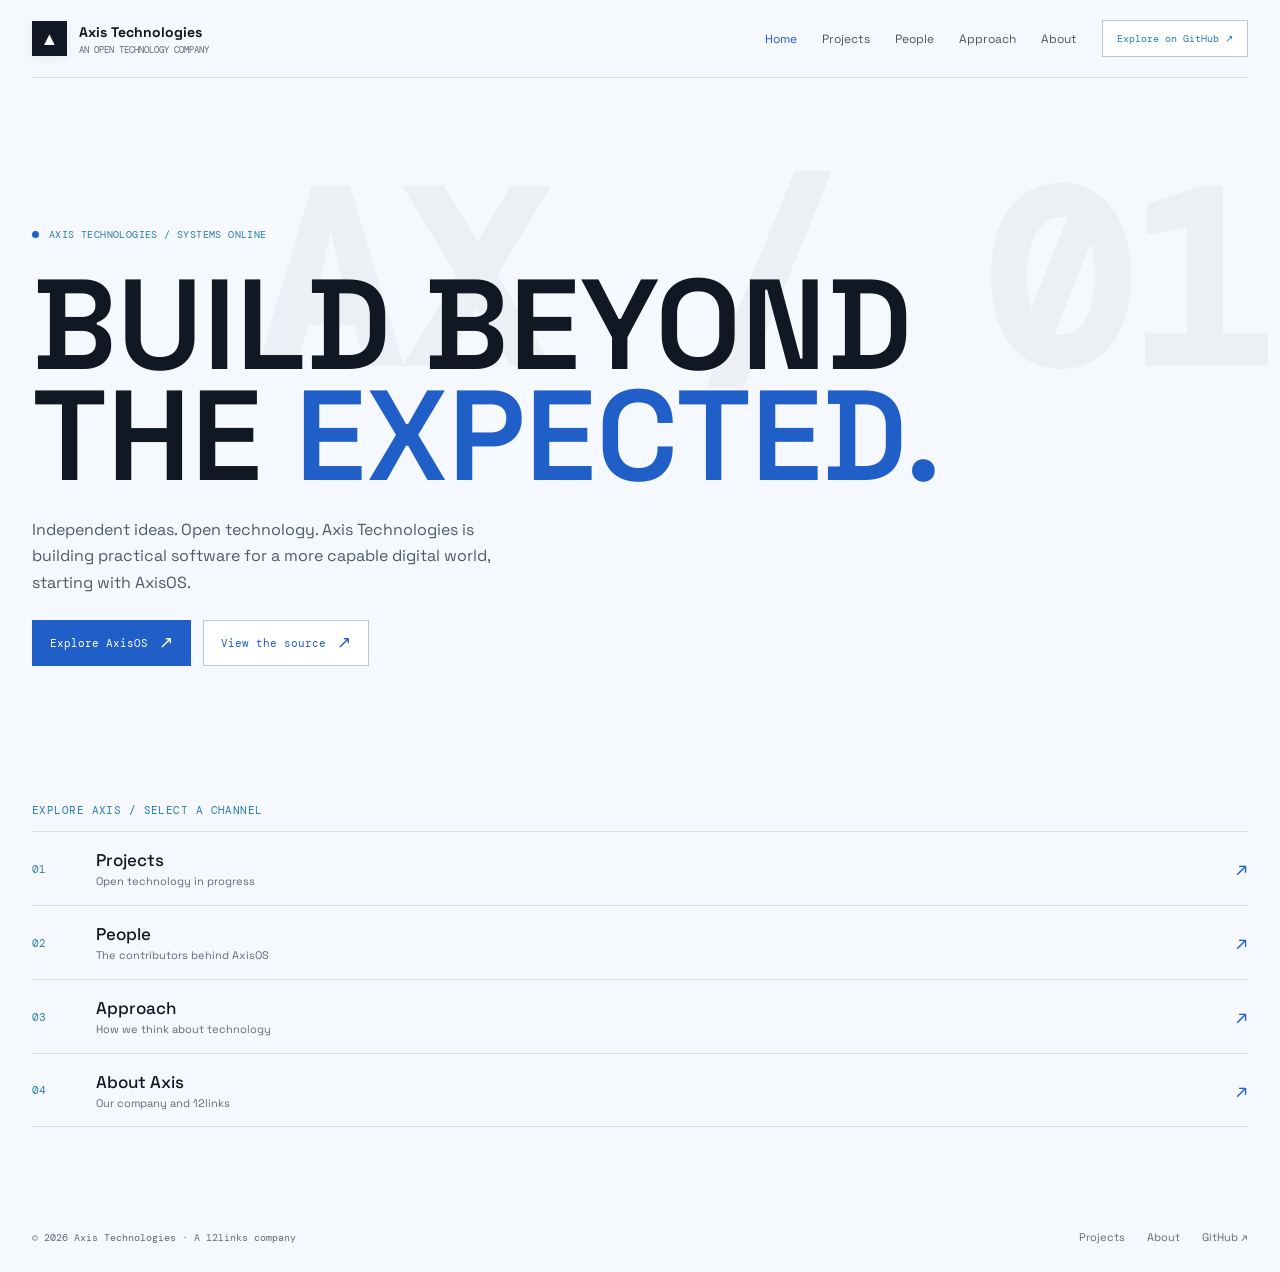
==== index.html @ 5f38de19 "feat(new): new website" ====
<!doctype html>
<html lang="en">
  <head>
    <meta charset="utf-8" />
    <meta name="viewport" content="width=device-width, initial-scale=1" />
    <meta name="theme-color" content="#f5f8fc" />
    <meta name="description" content="Axis Technologies builds open technology. Discover AxisOS, our Debian-based Linux operating system." />
    <title>Axis Technologies — Systems for what comes next</title>
    <link rel="preconnect" href="https://fonts.googleapis.com" />
    <link rel="preconnect" href="https://fonts.gstatic.com" crossorigin />
    <link href="https://fonts.googleapis.com/css2?family=DM+Mono:wght@400;500&family=Space+Grotesk:wght@400;500;600;700&display=swap" rel="stylesheet" />
    <style>
      :root {
        color-scheme: light;
        --paper: #f5f8fc;
        --ink: #101923;
        --muted: #5d6b7a;
        --line: #d6e0eb;
        --blue: #205fc7;
        --orange: #438fc5;
        --mono: "DM Mono", monospace;
        --sans: "Space Grotesk", sans-serif;
      }

      * { box-sizing: border-box; }
      html { scroll-behavior: smooth; }
      body {
        margin: 0;
        background: var(--paper);
        color: var(--ink);
        font-family: var(--sans);
        -webkit-font-smoothing: antialiased;
      }
      a { color: inherit; }
      .wrap { width: min(1240px, calc(100% - 64px)); margin-inline: auto; }
      .mono { font-family: var(--mono); font-size: 11px; letter-spacing: .02em; }

      .header {
        height: 78px;
        display: flex;
        align-items: center;
        justify-content: space-between;
        border-bottom: 1px solid var(--line);
      }
      .brand { display: inline-flex; align-items: center; gap: 12px; text-decoration: none; }
      .brand-mark {
        width: 34px;
        aspect-ratio: 1;
        display: grid;
        place-items: center;
        background: var(--ink);
        color: var(--blue);
        font-size: 19px;
        font-weight: 700;
        line-height: 1;
      }
      .brand-name { font-size: 14px; font-weight: 700; }
      .brand-sub { display: block; margin-top: 2px; color: var(--muted); font: 9px var(--mono); }
      .nav { display: flex; align-items: center; gap: 34px; }
      .nav a { font-size: 13px; text-decoration: none; }
      .nav a:hover { text-decoration: underline; text-underline-offset: 5px; }
      .nav .nav-cta {
        padding: 11px 15px;
        background: var(--ink);
        color: white;
        text-decoration: none;
        transition: background .2s ease, color .2s ease;
      }
      .nav .nav-cta:hover { background: var(--blue); color: #ffffff; }
      .menu-toggle { display: none; }

      .hero { padding: 61px 0 56px; }
      .eyebrow { display: flex; align-items: center; gap: 10px; color: var(--muted); }
      .eyebrow::before { content: ""; width: 7px; height: 7px; background: var(--orange); border-radius: 50%; }
      .hero h1 {
        position: relative;
        z-index: 1;
        max-width: 900px;
        margin: 27px 0 24px;
        font-size: clamp(54px, 8.2vw, 112px);
        line-height: .94;
        letter-spacing: 0;
        font-weight: 600;
      }
      .hero h1 span { color: #727c31; }
      .hero-intro { max-width: 470px; margin: 0; color: #4f5953; font-size: 17px; line-height: 1.6; }
      .hero-actions { display: flex; flex-wrap: wrap; gap: 12px; margin-top: 26px; }
      .button {
        min-height: 46px;
        display: inline-flex;
        align-items: center;
        justify-content: center;
        gap: 11px;
        padding: 0 17px;
        border: 1px solid var(--ink);
        background: var(--ink);
        color: white;
        font-size: 13px;
        text-decoration: none;
        transition: transform .2s ease, background .2s ease, color .2s ease;
      }
      .button:hover { transform: translateY(-2px); background: var(--blue); color: #ffffff; }
      .button.secondary { background: transparent; color: var(--ink); }
      .button.secondary:hover { background: var(--ink); color: white; }
      .button .arrow { font-size: 17px; line-height: 1; }

      .desktop-stage {
        position: relative;
        min-height: 398px;
        overflow: hidden;
        display: flex;
        align-items: flex-end;
        justify-content: flex-end;
        margin-top: 48px;
        padding: 27px 7% 0;
        background: #182320;
        color: white;
      }
      .stage-grid {
        position: absolute;
        inset: 0;
        opacity: .13;
        background-image: linear-gradient(#b2c2ae 1px, transparent 1px), linear-gradient(90deg, #b2c2ae 1px, transparent 1px);
        background-size: 42px 42px;
        mask-image: linear-gradient(90deg, transparent, black 55%);
      }
      .stage-note { position: absolute; top: 31px; left: 34px; z-index: 1; }
      .stage-note .mono { color: #c1ca9d; }
      .stage-note p { max-width: 220px; margin: 15px 0 0; font-size: 15px; line-height: 1.45; }
      .stage-index { position: absolute; left: 34px; bottom: 27px; color: #a0aaa2; }
      .desktop {
        position: relative;
        width: min(720px, 76%);
        height: 315px;
        flex: none;
        overflow: hidden;
        border: 1px solid #9ba8a0;
        border-bottom: 0;
        background: linear-gradient(135deg, #7494a1, #d1a785 53%, #d8d178);
        box-shadow: 0 16px 50px #0007;
        animation: rise-in .8s .12s both cubic-bezier(.2,.7,.2,1);
      }
      .desktop-wallpaper {
        position: absolute;
        width: 78%;
        height: 145%;
        right: -10%;
        top: -32%;
        transform: rotate(32deg);
        background: linear-gradient(90deg, #d9edc4, #f1c2a2 44%, #687f88);
        border-radius: 50%;
        filter: blur(1px);
      }
      .desktop-bar {
        position: absolute;
        z-index: 2;
        top: 0;
        inset-inline: 0;
        height: 26px;
        display: flex;
        justify-content: space-between;
        align-items: center;
        padding: 0 11px;
        color: #fff;
        background: #151d22b8;
        font: 9px var(--mono);
      }
      .desktop-logo { font-family: var(--sans); font-weight: 700; }
      .dock {
        position: absolute;
        z-index: 2;
        bottom: 10px;
        left: 50%;
        display: flex;
        gap: 6px;
        padding: 6px;
        transform: translateX(-50%);
        background: #162021a8;
        border: 1px solid #ffffff59;
        backdrop-filter: blur(12px);
      }
      .dock span { width: 28px; aspect-ratio: 1; display: grid; place-items: center; background: #f0f0e9; color: #27302c; font-size: 12px; }
      .dock span:nth-child(2) { background: #d8f06b; }
      .dock span:nth-child(3) { background: #e4a274; }
      .dock span:nth-child(4) { background: #c8dce8; }
      .os-window {
        position: absolute;
        z-index: 1;
        top: 78px;
        left: 13%;
        width: 47%;
        min-width: 210px;
        height: 156px;
        overflow: hidden;
        background: #f4f4efed;
        color: var(--ink);
        box-shadow: 0 9px 25px #161b1c59;
        animation: float-in .7s .5s both ease-out;
      }
      .window-bar { height: 24px; display: flex; align-items: center; gap: 4px; padding: 0 9px; background: #e6e7df; }
      .window-bar i { width: 6px; aspect-ratio: 1; border-radius: 50%; background: #b2b6aa; }
      .window-bar i:first-child { background: var(--orange); }
      .window-title { margin-left: 6px; font: 8px var(--mono); }
      .window-content { display: grid; grid-template-columns: 55px 1fr; height: calc(100% - 24px); }
      .window-side { padding: 12px 7px; background: #eceee8; }
      .window-side b { display: block; height: 4px; margin: 0 0 9px; background: #c8cdc0; }
      .window-files { padding: 15px 13px; }
      .window-files p { margin: 0 0 12px; font-size: 10px; font-weight: 700; }
      .file-row { display: flex; align-items: center; gap: 7px; margin-top: 7px; font: 8px var(--mono); color: #58615a; }
      .file-icon { width: 15px; height: 13px; background: #d5e495; }
      .file-row:nth-child(3) .file-icon { background: #efba9b; }
      .file-row:nth-child(4) .file-icon { background: #a9c5d3; }

      .section { padding: 99px 0; border-bottom: 1px solid var(--line); }
      .section-kicker { margin: 0 0 25px; color: var(--muted); }
      .section-heading { max-width: 740px; margin: 0; font-size: clamp(36px, 5vw, 60px); line-height: 1.02; font-weight: 500; }
      .project-row {
        display: grid;
        grid-template-columns: 1fr 1fr;
        gap: 56px;
        align-items: center;
        padding: 39px 0 36px;
        border-top: 1px solid var(--line);
        margin-top: 37px;
      }
      .project-label { display: flex; align-items: center; gap: 12px; color: var(--muted); }
      .project-label span { padding: 5px 8px; background: #e4e9c2; color: #414d1e; }
      .project-title { margin: 16px 0 13px; font-size: clamp(35px, 5vw, 56px); line-height: 1; font-weight: 600; }
      .project-copy { max-width: 480px; margin: 0; color: #555f59; font-size: 16px; line-height: 1.7; }
      .project-links { display: flex; flex-wrap: wrap; gap: 21px; margin-top: 22px; }
      .text-link { display: inline-flex; gap: 8px; align-items: center; font-size: 13px; text-decoration-thickness: 1px; text-underline-offset: 5px; }
      .text-link:hover { color: #586523; }
      .specimen {
        min-height: 220px;
        display: flex;
        flex-direction: column;
        justify-content: space-between;
        padding: 23px;
        background: var(--blue);
      }
      .specimen-top, .specimen-bottom { display: flex; justify-content: space-between; align-items: center; }
      .specimen-glyph { display: grid; width: 68px; aspect-ratio: 1; place-items: center; background: var(--ink); color: var(--blue); font-size: 39px; font-weight: 600; }
      .specimen-name { font-size: 24px; font-weight: 600; }
      .specimen-bottom { margin-top: 28px; padding-top: 12px; border-top: 1px solid #28321b51; color: #364020; }

      .principles { display: grid; grid-template-columns: repeat(3, 1fr); margin-top: 49px; border-top: 1px solid var(--line); }
      .principle { min-height: 190px; padding: 23px 24px 0 0; border-right: 1px solid var(--line); }
      .principle + .principle { padding-left: 24px; }
      .principle:last-child { border-right: 0; }
      .principle-num { color: #8b9388; }
      .principle h3 { margin: 31px 0 9px; font-size: 20px; font-weight: 600; }
      .principle p { max-width: 270px; margin: 0; color: var(--muted); font-size: 14px; line-height: 1.6; }

      .people-intro { max-width: 520px; margin: 18px 0 35px; color: var(--muted); font-size: 15px; line-height: 1.65; }
      .person-row { display: flex; align-items: center; gap: 20px; padding: 23px 0; border-top: 1px solid var(--line); border-bottom: 1px solid var(--line); }
      .person-avatar { width: 76px; height: 76px; flex: none; object-fit: cover; border-radius: 50%; background: #dfe3d3; }
      .person-details { flex: 1; }
      .person-name { margin: 0; font-size: 22px; font-weight: 600; }
      .person-handle { display: inline-block; margin-top: 4px; color: var(--muted); font: 12px var(--mono); text-decoration: none; }
      .person-handle:hover { color: var(--ink); text-decoration: underline; }
      .person-role { margin: 7px 0 0; color: var(--muted); font-size: 13px; }
      .people-note { margin: 15px 0 0; color: var(--muted); font-size: 12px; line-height: 1.6; }
      .people-note a { text-underline-offset: 3px; }

      .about-band { padding: 82px 0; background: var(--ink); color: var(--paper); }
      .about-inner { display: grid; grid-template-columns: .8fr 1.2fr; gap: 60px; align-items: start; }
      .about-inner .section-kicker { color: #b6c284; }
      .about-inner h2 { margin: 0; font-size: clamp(38px, 5vw, 62px); line-height: 1; font-weight: 500; }
      .about-copy { max-width: 530px; margin: 9px 0 0; color: #c1c8c0; font-size: 17px; line-height: 1.7; }
      .parent-link { display: inline-flex; align-items: center; gap: 9px; margin-top: 22px; color: var(--blue); font-size: 13px; text-decoration-thickness: 1px; text-underline-offset: 5px; }

      .footer { padding: 28px 0; }
      .footer-inner { display: flex; align-items: center; justify-content: space-between; gap: 20px; }
      .footer p { margin: 0; color: var(--muted); font-size: 12px; }
      .footer-links { display: flex; gap: 21px; }
      .footer-links a { color: var(--muted); font-size: 12px; text-decoration: none; }
      .footer-links a:hover { color: var(--ink); }

      .reveal { opacity: 0; transform: translateY(18px); transition: opacity .65s ease, transform .65s ease; }
      .reveal.visible { opacity: 1; transform: translateY(0); }
      @keyframes rise-in { from { opacity: 0; transform: translateY(25px); } to { opacity: 1; transform: translateY(0); } }
      @keyframes float-in { from { opacity: 0; transform: translateY(12px) rotate(-1deg); } to { opacity: 1; transform: translateY(0) rotate(0); } }

      @media (prefers-reduced-motion: reduce) {
        *, *::before, *::after { scroll-behavior: auto !important; animation-duration: .01ms !important; transition-duration: .01ms !important; }
        .reveal { opacity: 1; transform: none; }
      }
      @media (max-width: 700px) {
        .wrap { width: min(100% - 38px, 540px); }
        .header { height: 68px; }
        .menu-toggle {
          width: 42px;
          height: 42px;
          display: grid;
          place-items: center;
          border: 1px solid var(--line);
          background: transparent;
          color: var(--ink);
          font: 19px var(--sans);
          cursor: pointer;
        }
        .nav {
          position: absolute;
          z-index: 5;
          top: 67px;
          left: 0;
          right: 0;
          display: none;
          align-items: stretch;
          gap: 0;
          padding: 10px 19px 18px;
          background: var(--paper);
          border-bottom: 1px solid var(--line);
        }
        .nav.open { display: flex; flex-direction: column; }
        .nav a { padding: 14px 0; border-bottom: 1px solid var(--line); }
        .nav .nav-cta { margin-top: 11px; padding: 13px 14px; text-align: center; border: 0; }
        .hero { padding: 47px 0 42px; }
        .hero h1 { margin: 25px 0 19px; font-size: clamp(49px, 15vw, 76px); }
        .hero-intro { font-size: 15px; }
        .desktop-stage { min-height: 330px; margin-top: 38px; padding: 0 0 0 19px; }
        .stage-note { top: 20px; left: 20px; }
        .stage-note p { max-width: 190px; font-size: 13px; }
        .stage-index { left: 20px; bottom: 18px; }
        .desktop { width: 82%; height: 218px; }
        .os-window { top: 61px; left: 7%; width: 63%; min-width: 0; height: 125px; }
        .window-content { grid-template-columns: 39px 1fr; }
        .window-files { padding: 11px 8px; }
        .dock { bottom: 7px; gap: 4px; padding: 5px; }
        .dock span { width: 23px; }
        .section { padding: 69px 0; }
        .project-row { grid-template-columns: 1fr; gap: 27px; padding-top: 28px; }
        .specimen { min-height: 190px; }
        .principles { grid-template-columns: 1fr; margin-top: 33px; }
        .principle, .principle + .principle { min-height: auto; padding: 20px 0 22px; border-right: 0; border-bottom: 1px solid var(--line); }
        .principle h3 { margin: 17px 0 7px; }
        .principle p { max-width: 390px; }
        .about-band { padding: 63px 0; }
        .about-inner { grid-template-columns: 1fr; gap: 22px; }
        .about-copy { margin-top: 0; font-size: 15px; }
        .footer-inner { align-items: flex-start; flex-direction: column; }
        .footer-links { flex-wrap: wrap; gap: 15px; }
      }
    </style>
    <link rel="stylesheet" href="site.css" />
  </head>
  <body>
    <header class="wrap header">
      <a class="brand" href="#top" aria-label="Axis Technologies home">
        <span class="brand-mark" aria-hidden="true">▲</span>
        <span><span class="brand-name">Axis Technologies</span><span class="brand-sub">AN OPEN TECHNOLOGY COMPANY</span></span>
      </a>
      <button class="menu-toggle" type="button" aria-label="Open navigation" aria-expanded="false">+</button>
      <nav class="nav site-nav" aria-label="Main navigation">
        <a href="index.html" aria-current="page">Home</a>
        <a href="projects.html">Projects</a>
        <a href="people.html">People</a>
        <a href="approach.html">Approach</a>
        <a href="about.html">About</a>
        <a class="nav-cta" href="https://github.com/jackyphuti/AxisOS" target="_blank" rel="noreferrer">Explore on GitHub <span aria-hidden="true">↗</span></a>
      </nav>
    </header>

    <main id="top" class="home-main">
      <section class="home-hero" aria-labelledby="hero-title">
        <video class="home-hero-video" autoplay muted loop playsinline preload="auto" aria-hidden="true">
          <source src="Axisvid.mp4" type="video/mp4" />
        </video>
        <div class="wrap home-hero-content">
          <p class="eyebrow mono">AXIS TECHNOLOGIES / SYSTEMS ONLINE</p>
          <h1 id="hero-title">Build beyond<br />the <span>expected.</span></h1>
          <p class="hero-intro">Independent ideas. Open technology. Axis Technologies is building practical software for a more capable digital world, starting with AxisOS.</p>
          <div class="hero-actions">
            <a class="button" href="projects.html">Explore AxisOS <span class="arrow" aria-hidden="true">↗</span></a>
            <a class="button secondary" href="https://github.com/jackyphuti/AxisOS" target="_blank" rel="noreferrer">View the source <span class="arrow" aria-hidden="true">↗</span></a>
          </div>
        </div>
      </section>

      <section class="wrap route-index" aria-label="Explore Axis Technologies">
        <p class="mono route-kicker">EXPLORE AXIS / SELECT A CHANNEL</p>
        <a class="route-link" href="projects.html"><span class="mono">01</span><span><strong>Projects</strong><small>Open technology in progress</small></span><span class="route-arrow" aria-hidden="true">↗</span></a>
        <a class="route-link" href="people.html"><span class="mono">02</span><span><strong>People</strong><small>The contributors behind AxisOS</small></span><span class="route-arrow" aria-hidden="true">↗</span></a>
        <a class="route-link" href="approach.html"><span class="mono">03</span><span><strong>Approach</strong><small>How we think about technology</small></span><span class="route-arrow" aria-hidden="true">↗</span></a>
        <a class="route-link" href="about.html"><span class="mono">04</span><span><strong>About Axis</strong><small>Our company and 12links</small></span><span class="route-arrow" aria-hidden="true">↗</span></a>
      </section>
    </main>

    <footer class="wrap footer">
      <div class="footer-inner">
        <p>© <span id="year"></span> Axis Technologies · A 12links company</p>
        <div class="footer-links"><a href="projects.html">Projects</a><a href="about.html">About</a><a href="https://github.com/jackyphuti/AxisOS" target="_blank" rel="noreferrer">GitHub ↗</a></div>
      </div>
    </footer>

    <script src="site.js" defer></script>
  </body>
</html>
---- site.css ----
:root {
  color-scheme: light;
  --paper: #f5f8fc;
  --panel: #ffffff;
  --panel-raised: #e8eff8;
  --ink: #101923;
  --muted: #5d6b7a;
  --line: #d6e0eb;
  --blue: #205fc7;
  --cyan: #287caf;
  --pink: #438fc5;
  --mono: "DM Mono", monospace;
  --sans: "Space Grotesk", sans-serif;
}

* { box-sizing: border-box; }
html { min-width: 320px; scroll-behavior: smooth; }
body {
  min-width: 320px;
  min-height: 100vh;
  margin: 0;
  background: var(--paper);
  color: var(--ink);
  font-family: var(--sans);
  -webkit-font-smoothing: antialiased;
}
a { color: inherit; }
.mono { font-family: var(--mono); font-size: 11px; letter-spacing: .04em; }
.wrap { width: min(1240px, calc(100% - 64px)); margin-inline: auto; }

.site-header {
  position: relative;
  z-index: 5;
  min-height: 78px;
  display: flex;
  align-items: center;
  justify-content: space-between;
  border-bottom: 1px solid var(--line);
}
.brand { display: inline-flex; align-items: center; gap: 12px; color: var(--ink); text-decoration: none; }
.brand-mark {
  width: 35px;
  aspect-ratio: 1;
  display: grid;
  place-items: center;
  border: 1px solid var(--ink);
  background: var(--ink);
  color: #ffffff;
  font-size: 18px;
  font-weight: 700;
  box-shadow: 0 2px 10px #10192310;
}
.brand-name { font-size: 14px; font-weight: 700; }
.brand-sub { display: block; margin-top: 2px; color: var(--muted); font: 9px var(--mono); }
.site-nav { display: flex; align-items: center; gap: 25px; }
.site-nav a { color: #465568; font-size: 12px; text-decoration: none; transition: color .18s ease; }
.site-nav a:hover, .site-nav a[aria-current="page"] { color: var(--blue); }
.site-nav .nav-cta {
  padding: 11px 14px;
  border: 1px solid #b7c7d8;
  background: #ffffff;
  color: var(--cyan);
  font-family: var(--mono);
  font-size: 10px;
}
.site-nav .nav-cta:hover { border-color: var(--cyan); background: #eaf2fb; }
.site-header .menu-toggle { display: none; }

.site-footer { padding: 25px 0; border-top: 1px solid var(--line); }
.footer-inner { display: flex; align-items: center; justify-content: space-between; gap: 20px; }
.footer-inner p { margin: 0; color: var(--muted); font: 10px var(--mono); }
.footer-links { display: flex; flex-wrap: wrap; gap: 22px; }
.footer-links a { color: var(--muted); font-size: 11px; text-decoration: none; }
.footer-links a:hover { color: var(--blue); }

.home-page {
  background-color: var(--paper);
  background-image: linear-gradient(#205fc70c 1px, transparent 1px), linear-gradient(90deg, #205fc70c 1px, transparent 1px);
  background-size: 56px 56px;
}
.home-page .site-header { border-bottom-color: var(--line); }
.home-main { overflow: hidden; }
.home-hero {
  position: relative;
  min-height: min(720px, calc(100vh - 78px));
  min-height: min(720px, calc(100svh - 78px));
  display: flex;
  align-items: center;
  overflow: hidden;
  isolation: isolate;
  padding: 80px 0 72px;
  background: var(--paper);
}
.home-hero-video { position: absolute; z-index: -2; inset: 0; width: 100%; height: 100%; object-fit: cover; object-position: center; }
.home-hero::after {
  position: absolute;
  z-index: -1;
  inset: 0;
  content: "";
  background: linear-gradient(90deg, #f5f8fcef 0%, #f5f8fcbf 45%, #f5f8fc4d 100%), linear-gradient(0deg, #f5f8fc85 0%, transparent 36%);
}
.home-hero-content { position: relative; z-index: 2; }
.home-hero::before {
  content: "AX / 01";
  position: absolute;
  top: 108px;
  right: 5px;
  color: #1019230a;
  font: 700 clamp(90px, 19vw, 250px)/.8 var(--mono);
  pointer-events: none;
}
.home-hero .eyebrow { position: relative; z-index: 1; color: var(--cyan); font: 10px var(--mono); }
.home-hero .eyebrow::before { width: 7px; height: 7px; background: var(--blue); border-radius: 50%; box-shadow: none; }
.home-hero h1 {
  position: relative;
  z-index: 1;
  max-width: 920px;
  margin: 28px 0 25px;
  color: var(--ink);
  font-size: clamp(60px, 10vw, 132px);
  font-weight: 600;
  line-height: .87;
  letter-spacing: 0;
  text-transform: uppercase;
}
.home-hero h1 span { color: var(--blue); text-shadow: none; }
.home-hero .hero-intro { max-width: 490px; color: #4e5b6b; font-size: 16px; line-height: 1.65; }
.home-hero .hero-actions { gap: 12px; margin-top: 24px; }
.home-hero .button {
  min-height: 46px;
  padding: 0 17px;
  border: 1px solid var(--blue);
  background: var(--blue);
  color: #ffffff;
  font: 11px var(--mono);
  text-decoration: none;
}
.home-hero .button:hover { background: #174c9f; border-color: #174c9f; transform: translateY(-2px); }
.home-hero .button.secondary { border-color: #b7c7d8; background: #ffffff; color: #205fc7; }
.home-hero .button.secondary:hover { border-color: var(--cyan); background: #eaf2fb; color: #205fc7; }
.home-hero::before { z-index: 1; }

.route-index { padding: 5px 0 75px; }
.route-kicker { margin: 0; padding: 0 0 14px; color: var(--cyan); }
.route-link {
  min-height: 74px;
  display: grid;
  grid-template-columns: 52px 1fr 30px;
  align-items: center;
  gap: 12px;
  border-top: 1px solid var(--line);
  text-decoration: none;
  transition: padding .2s ease, color .2s ease, background .2s ease;
}
.route-link:last-child { border-bottom: 1px solid var(--line); }
.route-link > .mono { color: var(--cyan); }
.route-link strong { display: block; font-size: 17px; font-weight: 500; }
.route-link small { display: block; margin-top: 3px; color: var(--muted); font-size: 11px; }
.route-arrow { color: var(--blue); font-size: 19px; text-align: right; }
.route-link:hover { padding-inline: 13px; background: #eaf2fb; color: var(--blue); }

.inner-page { min-height: calc(100vh - 132px); }
.page-hero { padding: 89px 0 46px; border-bottom: 1px solid var(--line); }
.page-kicker { margin: 0 0 23px; color: var(--cyan); font: 10px var(--mono); }
.page-title { max-width: 920px; margin: 0; font-size: clamp(50px, 8vw, 92px); font-weight: 600; line-height: .96; letter-spacing: 0; }
.page-title .accent { color: var(--blue); }
.page-summary { max-width: 680px; margin: 20px 0 0; color: #4e5b6b; font-size: 17px; line-height: 1.65; }
.content-section { padding: 44px 0; border-bottom: 1px solid var(--line); }
.section-label { margin: 0 0 21px; color: var(--cyan); font: 10px var(--mono); }
.section-copy { max-width: 760px; margin: 0; color: #4e5b6b; font-size: 15px; line-height: 1.8; }
.action-row { display: flex; flex-wrap: wrap; gap: 12px; margin-top: 25px; }
.action-link {
  min-height: 43px;
  display: inline-flex;
  align-items: center;
  gap: 12px;
  padding: 0 14px;
  border: 1px solid #b7c7d8;
  background: #ffffff;
  color: var(--cyan);
  font: 10px var(--mono);
  text-decoration: none;
}
.action-link:hover { border-color: var(--blue); color: var(--blue); }
.data-grid { display: grid; grid-template-columns: repeat(4, 1fr); border-top: 1px solid var(--line); border-left: 1px solid var(--line); }
.data-cell { min-height: 95px; display: flex; flex-direction: column; justify-content: space-between; gap: 15px; padding: 15px; border-right: 1px solid var(--line); border-bottom: 1px solid var(--line); }
.data-cell span { color: var(--muted); font: 9px var(--mono); }
.data-cell strong { font-size: 14px; font-weight: 500; }
.feature-list { border-top: 1px solid var(--line); }
.feature-item { display: grid; grid-template-columns: 54px 1fr; gap: 14px; padding: 19px 0; border-bottom: 1px solid var(--line); }
.feature-item > span { color: var(--blue); font: 10px var(--mono); }
.feature-item h3 { margin: 0 0 6px; font-size: 17px; font-weight: 500; }
.feature-item p { max-width: 680px; margin: 0; color: var(--muted); font-size: 13px; line-height: 1.7; }
.preview-heading { margin: 0 0 20px; font-size: clamp(24px, 4vw, 38px); font-weight: 500; }
.preview-video { display: block; width: 100%; max-height: 650px; aspect-ratio: 16 / 9; background: #101923; object-fit: contain; }
.preview-video-caption { margin: 9px 0 27px; color: var(--muted); font: 9px var(--mono); }
.os-preview-grid { display: grid; grid-template-columns: repeat(2, minmax(0, 1fr)); gap: 15px; }
.preview-figure { min-width: 0; margin: 0; border: 1px solid var(--line); background: var(--panel); }
.preview-figure.preview-boot { grid-column: 1 / -1; }
.preview-figure img { display: block; width: 100%; aspect-ratio: 16 / 9; object-fit: cover; background: #101923; }
.preview-figure figcaption { display: flex; flex-wrap: wrap; align-items: center; justify-content: space-between; gap: 8px 15px; padding: 13px 15px; }
.preview-figure figcaption .mono { color: var(--cyan); }
.preview-figure figcaption strong { font-size: 12px; font-weight: 500; }

.person-row { display: flex; align-items: center; gap: 20px; padding: 23px 0; border-top: 1px solid var(--line); border-bottom: 1px solid var(--line); }
.person-avatar { width: 76px; height: 76px; flex: none; object-fit: cover; border: 1px solid var(--cyan); border-radius: 50%; background: var(--panel); }
.person-details { flex: 1; }
.person-name { margin: 0; font-size: 22px; font-weight: 600; }
.person-handle { display: inline-block; margin-top: 4px; color: var(--cyan); font: 11px var(--mono); text-decoration: none; }
.person-role { margin: 7px 0 0; color: var(--muted); font-size: 12px; }
.people-note { margin: 15px 0 0; color: var(--muted); font-size: 11px; line-height: 1.7; }
.people-note a { color: var(--cyan); text-underline-offset: 3px; }
.automation-line { display: flex; align-items: baseline; gap: 14px; margin-top: 23px; color: var(--muted); font-size: 12px; }
.automation-line .mono { color: var(--blue); }

.principles-grid { display: grid; grid-template-columns: repeat(3, 1fr); margin-top: 36px; border-top: 1px solid var(--line); }
.principle-item { min-height: 190px; padding: 19px 20px 0 0; border-right: 1px solid var(--line); }
.principle-item + .principle-item { padding-left: 20px; }
.principle-item:last-child { border-right: 0; }
.principle-item .mono { color: var(--cyan); }
.principle-item h2 { margin: 29px 0 9px; font-size: 20px; font-weight: 500; }
.principle-item p { max-width: 290px; margin: 0; color: var(--muted); font-size: 13px; line-height: 1.7; }
.about-grid { display: grid; grid-template-columns: .8fr 1.2fr; gap: 55px; align-items: start; }
.parent-panel { padding: 24px; border: 1px solid var(--line); background: linear-gradient(120deg, #ffffff, #f0f5fb); }
.parent-panel .mono { color: var(--cyan); }
.parent-panel h2 { margin: 22px 0 8px; font-size: 30px; font-weight: 600; }
.parent-panel p { margin: 0; color: var(--muted); font-size: 13px; line-height: 1.7; }
.parent-panel a { display: inline-block; margin-top: 18px; color: var(--blue); font: 10px var(--mono); text-underline-offset: 4px; }

@keyframes rise-in { from { opacity: 0; transform: translateY(16px); } to { opacity: 1; transform: translateY(0); } }
.home-hero h1, .home-hero .desktop-stage, .page-hero > * { animation: rise-in .65s both ease-out; }
.home-hero .desktop-stage { animation-delay: .12s; }
@media (prefers-reduced-motion: reduce) {
  *, *::before, *::after { scroll-behavior: auto !important; animation-duration: .01ms !important; transition-duration: .01ms !important; }
  .home-hero-video { display: none; }
}

@media (max-width: 780px) {
  .wrap { width: min(100% - 38px, 600px); }
  .site-header { min-height: 68px; }
  .site-header .menu-toggle {
    width: 42px;
    height: 42px;
    display: grid;
    place-items: center;
    border: 1px solid var(--line);
    background: transparent;
    color: var(--cyan);
    font: 19px var(--sans);
    cursor: pointer;
  }
  .site-nav {
    position: absolute;
    top: 67px;
    left: 0;
    right: 0;
    display: none;
    align-items: stretch;
    gap: 0;
    padding: 8px 19px 17px;
    border: 1px solid var(--line);
    background: var(--paper);
  }
  .site-nav.open { display: flex; flex-direction: column; }
  .site-nav a { padding: 13px 0; border-bottom: 1px solid var(--line); }
  .site-nav .nav-cta { margin-top: 10px; padding: 13px; text-align: center; }
  .home-hero { min-height: min(680px, calc(100vh - 68px)); min-height: min(680px, calc(100svh - 68px)); padding: 64px 0 58px; }
  .home-hero h1 { font-size: clamp(52px, 14vw, 76px); }
  .home-hero .hero-intro { font-size: 14px; }
  .route-index { padding-bottom: 48px; }
  .page-hero { padding-top: 61px; }
  .page-title { font-size: clamp(48px, 13vw, 70px); }
  .page-summary { font-size: 15px; }
  .data-grid { grid-template-columns: repeat(2, 1fr); }
  .os-preview-grid { grid-template-columns: 1fr; }
  .preview-figure.preview-boot { grid-column: auto; }
  .principles-grid { grid-template-columns: 1fr; }
  .principle-item, .principle-item + .principle-item { min-height: 0; padding: 19px 0 22px; border-right: 0; border-bottom: 1px solid var(--line); }
  .principle-item h2 { margin: 17px 0 7px; }
  .about-grid { grid-template-columns: 1fr; gap: 27px; }
  .person-row { flex-wrap: wrap; }
  .person-details { min-width: 150px; }
  .person-row .action-link { margin-left: 96px; }
  .footer-inner { align-items: flex-start; flex-direction: column; }
}

@media (max-width: 420px) {
  .wrap { width: calc(100% - 32px); }
  .brand-name { font-size: 13px; }
  .brand-sub { font-size: 8px; }
  .home-hero h1 { font-size: 49px; }
  .person-row { gap: 13px; }
  .person-avatar { width: 62px; height: 62px; }
  .person-row .action-link { margin-left: 75px; }
}
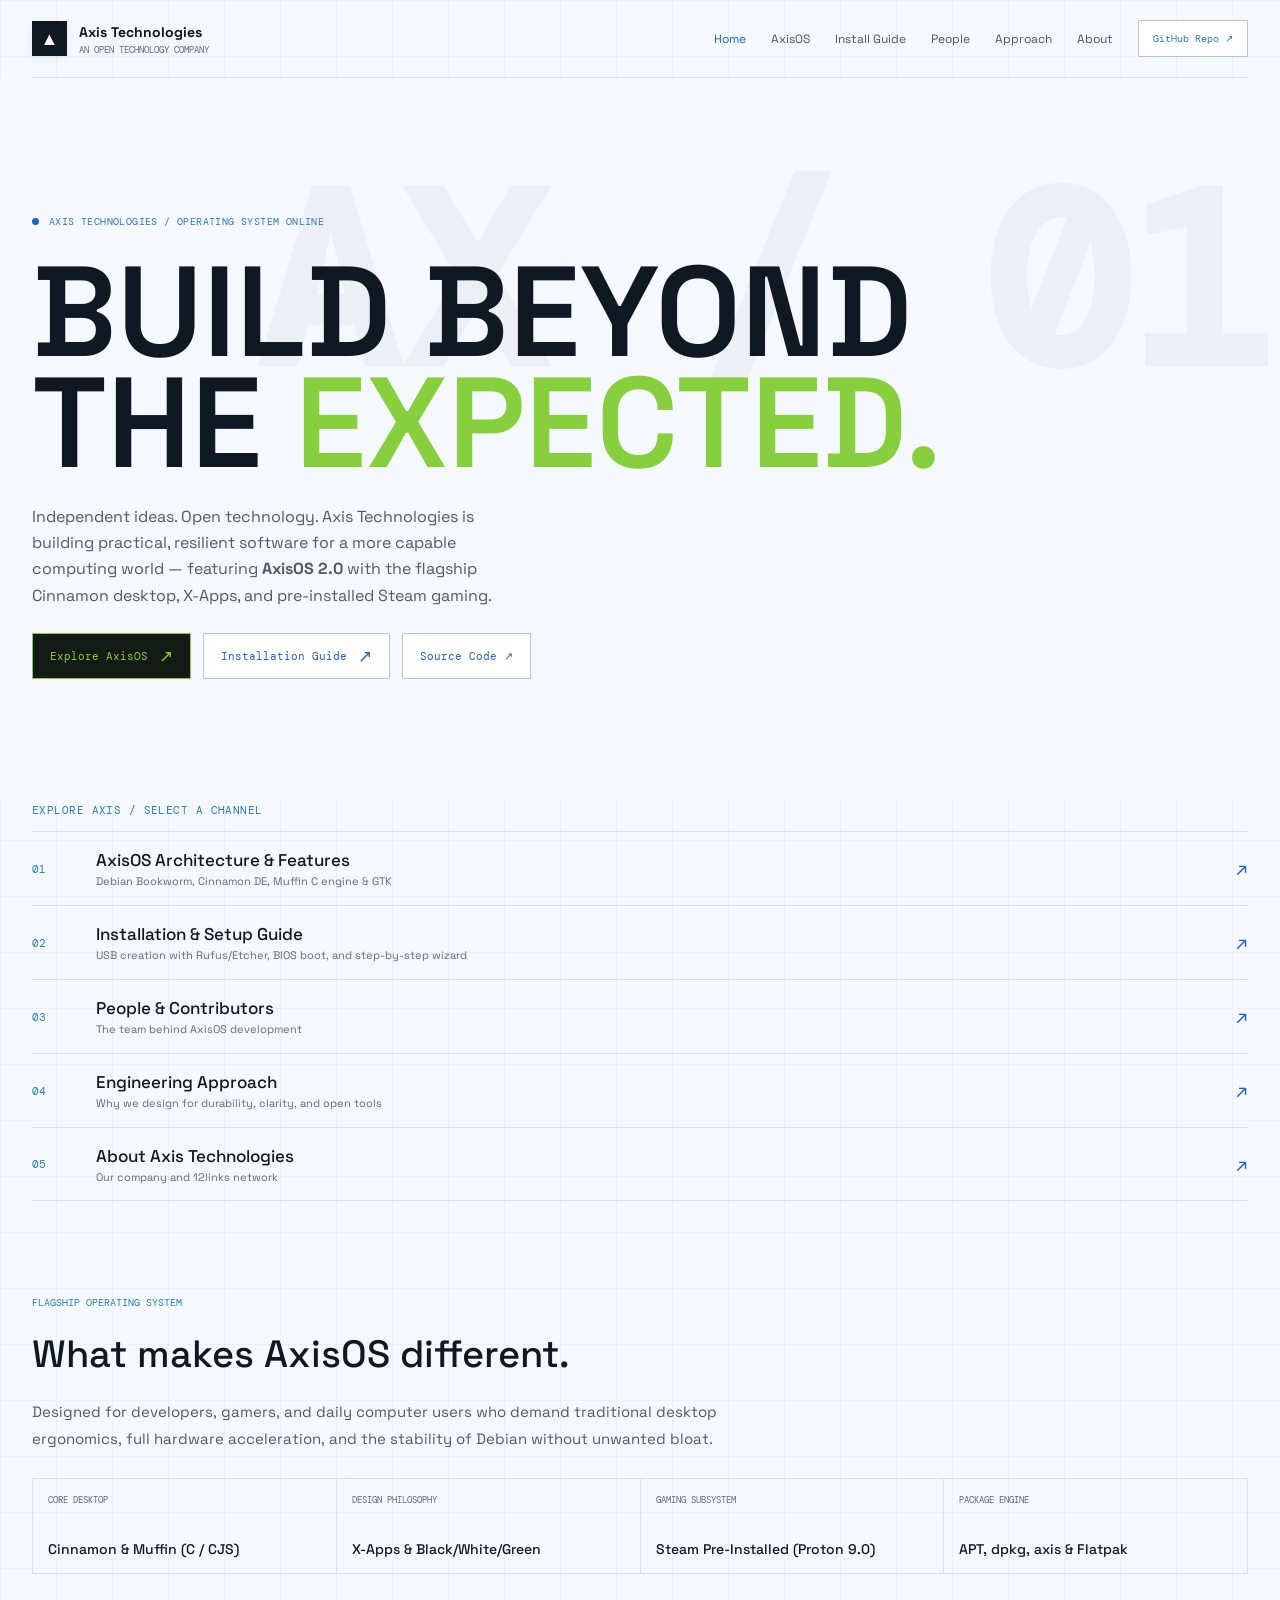
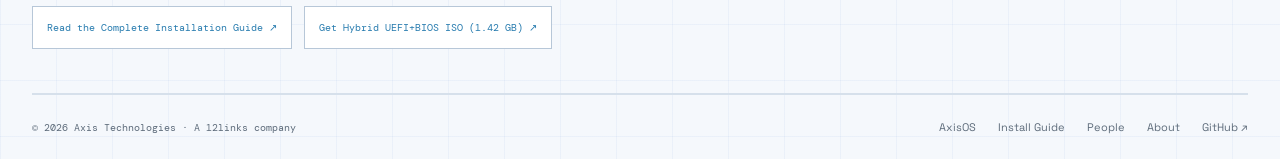
==== commit 031da0f3: "docs: publish comprehensive AxisOS 2.0 technical documentation and installation guide - Create insta" ====
--- a/index.html
+++ b/index.html
@@ -344,20 +344,21 @@
     </style>
     <link rel="stylesheet" href="site.css" />
   </head>
-  <body>
-    <header class="wrap header">
-      <a class="brand" href="#top" aria-label="Axis Technologies home">
+  <body class="home-page">
+    <header class="wrap header site-header">
+      <a class="brand" href="index.html" aria-label="Axis Technologies home">
         <span class="brand-mark" aria-hidden="true">▲</span>
         <span><span class="brand-name">Axis Technologies</span><span class="brand-sub">AN OPEN TECHNOLOGY COMPANY</span></span>
       </a>
       <button class="menu-toggle" type="button" aria-label="Open navigation" aria-expanded="false">+</button>
       <nav class="nav site-nav" aria-label="Main navigation">
         <a href="index.html" aria-current="page">Home</a>
-        <a href="projects.html">Projects</a>
+        <a href="projects.html">AxisOS</a>
+        <a href="install.html">Install Guide</a>
         <a href="people.html">People</a>
         <a href="approach.html">Approach</a>
         <a href="about.html">About</a>
-        <a class="nav-cta" href="https://github.com/jackyphuti/AxisOS" target="_blank" rel="noreferrer">Explore on GitHub <span aria-hidden="true">↗</span></a>
+        <a class="nav-cta" href="https://github.com/jackyphuti/AxisOS" target="_blank" rel="noreferrer">GitHub Repo ↗</a>
       </nav>
     </header>
 
@@ -367,29 +368,73 @@
           <source src="Axisvid.mp4" type="video/mp4" />
         </video>
         <div class="wrap home-hero-content">
-          <p class="eyebrow mono">AXIS TECHNOLOGIES / SYSTEMS ONLINE</p>
-          <h1 id="hero-title">Build beyond<br />the <span>expected.</span></h1>
-          <p class="hero-intro">Independent ideas. Open technology. Axis Technologies is building practical software for a more capable digital world, starting with AxisOS.</p>
+          <p class="eyebrow mono">AXIS TECHNOLOGIES / OPERATING SYSTEM ONLINE</p>
+          <h1 id="hero-title">Build beyond<br />the <span style="color: #87cf3e;">expected.</span></h1>
+          <p class="hero-intro">
+            Independent ideas. Open technology. Axis Technologies is building practical, resilient software for a more capable computing world — featuring <strong>AxisOS 2.0</strong> with the flagship Cinnamon desktop, X-Apps, and pre-installed Steam gaming.
+          </p>
           <div class="hero-actions">
-            <a class="button" href="projects.html">Explore AxisOS <span class="arrow" aria-hidden="true">↗</span></a>
-            <a class="button secondary" href="https://github.com/jackyphuti/AxisOS" target="_blank" rel="noreferrer">View the source <span class="arrow" aria-hidden="true">↗</span></a>
+            <a class="button" href="projects.html" style="background: #141b16; border-color: #87cf3e; color: #87cf3e;">Explore AxisOS <span class="arrow" aria-hidden="true">↗</span></a>
+            <a class="button secondary" href="install.html">Installation Guide <span class="arrow" aria-hidden="true">↗</span></a>
+            <a class="button secondary" href="https://github.com/jackyphuti/AxisOS" target="_blank" rel="noreferrer">Source Code ↗</a>
           </div>
         </div>
       </section>
 
+      <!-- Key Channels -->
       <section class="wrap route-index" aria-label="Explore Axis Technologies">
         <p class="mono route-kicker">EXPLORE AXIS / SELECT A CHANNEL</p>
-        <a class="route-link" href="projects.html"><span class="mono">01</span><span><strong>Projects</strong><small>Open technology in progress</small></span><span class="route-arrow" aria-hidden="true">↗</span></a>
-        <a class="route-link" href="people.html"><span class="mono">02</span><span><strong>People</strong><small>The contributors behind AxisOS</small></span><span class="route-arrow" aria-hidden="true">↗</span></a>
-        <a class="route-link" href="approach.html"><span class="mono">03</span><span><strong>Approach</strong><small>How we think about technology</small></span><span class="route-arrow" aria-hidden="true">↗</span></a>
-        <a class="route-link" href="about.html"><span class="mono">04</span><span><strong>About Axis</strong><small>Our company and 12links</small></span><span class="route-arrow" aria-hidden="true">↗</span></a>
+        <a class="route-link" href="projects.html"><span class="mono">01</span><span><strong>AxisOS Architecture &amp; Features</strong><small>Debian Bookworm, Cinnamon DE, Muffin C engine &amp; GTK</small></span><span class="route-arrow" aria-hidden="true">↗</span></a>
+        <a class="route-link" href="install.html"><span class="mono">02</span><span><strong>Installation &amp; Setup Guide</strong><small>USB creation with Rufus/Etcher, BIOS boot, and step-by-step wizard</small></span><span class="route-arrow" aria-hidden="true">↗</span></a>
+        <a class="route-link" href="people.html"><span class="mono">03</span><span><strong>People &amp; Contributors</strong><small>The team behind AxisOS development</small></span><span class="route-arrow" aria-hidden="true">↗</span></a>
+        <a class="route-link" href="approach.html"><span class="mono">04</span><span><strong>Engineering Approach</strong><small>Why we design for durability, clarity, and open tools</small></span><span class="route-arrow" aria-hidden="true">↗</span></a>
+        <a class="route-link" href="about.html"><span class="mono">05</span><span><strong>About Axis Technologies</strong><small>Our company and 12links network</small></span><span class="route-arrow" aria-hidden="true">↗</span></a>
+      </section>
+
+      <!-- AxisOS Snapshot Highlight Section -->
+      <section class="wrap content-section" style="padding-top: 20px;">
+        <p class="section-label">FLAGSHIP OPERATING SYSTEM</p>
+        <h2 class="preview-heading">What makes AxisOS different.</h2>
+        <p class="section-copy">
+          Designed for developers, gamers, and daily computer users who demand traditional desktop ergonomics, full hardware acceleration, and the stability of Debian without unwanted bloat.
+        </p>
+
+        <div class="data-grid" style="margin-top: 26px;">
+          <div class="data-cell">
+            <span>CORE DESKTOP</span>
+            <strong>Cinnamon &amp; Muffin (C / CJS)</strong>
+          </div>
+          <div class="data-cell">
+            <span>DESIGN PHILOSOPHY</span>
+            <strong>X-Apps &amp; Black/White/Green</strong>
+          </div>
+          <div class="data-cell">
+            <span>GAMING SUBSYSTEM</span>
+            <strong>Steam Pre-Installed (Proton 9.0)</strong>
+          </div>
+          <div class="data-cell">
+            <span>PACKAGE ENGINE</span>
+            <strong>APT, dpkg, axis &amp; Flatpak</strong>
+          </div>
+        </div>
+
+        <div class="action-row" style="margin-top: 32px;">
+          <a class="action-link" href="install.html">Read the Complete Installation Guide ↗</a>
+          <a class="action-link" href="https://github.com/jackyphuti/AxisOS/releases" target="_blank" rel="noreferrer">Get Hybrid UEFI+BIOS ISO (1.42 GB) ↗</a>
+        </div>
       </section>
     </main>
 
-    <footer class="wrap footer">
+    <footer class="wrap site-footer">
       <div class="footer-inner">
         <p>© <span id="year"></span> Axis Technologies · A 12links company</p>
-        <div class="footer-links"><a href="projects.html">Projects</a><a href="about.html">About</a><a href="https://github.com/jackyphuti/AxisOS" target="_blank" rel="noreferrer">GitHub ↗</a></div>
+        <div class="footer-links">
+          <a href="projects.html">AxisOS</a>
+          <a href="install.html">Install Guide</a>
+          <a href="people.html">People</a>
+          <a href="about.html">About</a>
+          <a href="https://github.com/jackyphuti/AxisOS" target="_blank" rel="noreferrer">GitHub ↗</a>
+        </div>
       </div>
     </footer>
 
--- a/site.css
+++ b/site.css
@@ -1,295 +1,438 @@
-:root {
-  color-scheme: light;
-  --paper: #f5f8fc;
-  --panel: #ffffff;
-  --panel-raised: #e8eff8;
-  --ink: #101923;
-  --muted: #5d6b7a;
-  --line: #d6e0eb;
-  --blue: #205fc7;
-  --cyan: #287caf;
-  --pink: #438fc5;
-  --mono: "DM Mono", monospace;
-  --sans: "Space Grotesk", sans-serif;
-}
-
-* { box-sizing: border-box; }
-html { min-width: 320px; scroll-behavior: smooth; }
-body {
-  min-width: 320px;
-  min-height: 100vh;
-  margin: 0;
-  background: var(--paper);
-  color: var(--ink);
-  font-family: var(--sans);
-  -webkit-font-smoothing: antialiased;
-}
-a { color: inherit; }
-.mono { font-family: var(--mono); font-size: 11px; letter-spacing: .04em; }
-.wrap { width: min(1240px, calc(100% - 64px)); margin-inline: auto; }
-
-.site-header {
-  position: relative;
-  z-index: 5;
-  min-height: 78px;
-  display: flex;
-  align-items: center;
-  justify-content: space-between;
-  border-bottom: 1px solid var(--line);
-}
-.brand { display: inline-flex; align-items: center; gap: 12px; color: var(--ink); text-decoration: none; }
-.brand-mark {
-  width: 35px;
-  aspect-ratio: 1;
-  display: grid;
-  place-items: center;
-  border: 1px solid var(--ink);
-  background: var(--ink);
-  color: #ffffff;
-  font-size: 18px;
-  font-weight: 700;
-  box-shadow: 0 2px 10px #10192310;
-}
-.brand-name { font-size: 14px; font-weight: 700; }
-.brand-sub { display: block; margin-top: 2px; color: var(--muted); font: 9px var(--mono); }
-.site-nav { display: flex; align-items: center; gap: 25px; }
-.site-nav a { color: #465568; font-size: 12px; text-decoration: none; transition: color .18s ease; }
-.site-nav a:hover, .site-nav a[aria-current="page"] { color: var(--blue); }
-.site-nav .nav-cta {
-  padding: 11px 14px;
-  border: 1px solid #b7c7d8;
-  background: #ffffff;
-  color: var(--cyan);
-  font-family: var(--mono);
-  font-size: 10px;
-}
-.site-nav .nav-cta:hover { border-color: var(--cyan); background: #eaf2fb; }
-.site-header .menu-toggle { display: none; }
-
-.site-footer { padding: 25px 0; border-top: 1px solid var(--line); }
-.footer-inner { display: flex; align-items: center; justify-content: space-between; gap: 20px; }
-.footer-inner p { margin: 0; color: var(--muted); font: 10px var(--mono); }
-.footer-links { display: flex; flex-wrap: wrap; gap: 22px; }
-.footer-links a { color: var(--muted); font-size: 11px; text-decoration: none; }
-.footer-links a:hover { color: var(--blue); }
-
-.home-page {
-  background-color: var(--paper);
-  background-image: linear-gradient(#205fc70c 1px, transparent 1px), linear-gradient(90deg, #205fc70c 1px, transparent 1px);
-  background-size: 56px 56px;
-}
-.home-page .site-header { border-bottom-color: var(--line); }
-.home-main { overflow: hidden; }
-.home-hero {
-  position: relative;
-  min-height: min(720px, calc(100vh - 78px));
-  min-height: min(720px, calc(100svh - 78px));
-  display: flex;
-  align-items: center;
-  overflow: hidden;
-  isolation: isolate;
-  padding: 80px 0 72px;
-  background: var(--paper);
-}
-.home-hero-video { position: absolute; z-index: -2; inset: 0; width: 100%; height: 100%; object-fit: cover; object-position: center; }
-.home-hero::after {
-  position: absolute;
-  z-index: -1;
-  inset: 0;
-  content: "";
-  background: linear-gradient(90deg, #f5f8fcef 0%, #f5f8fcbf 45%, #f5f8fc4d 100%), linear-gradient(0deg, #f5f8fc85 0%, transparent 36%);
-}
-.home-hero-content { position: relative; z-index: 2; }
-.home-hero::before {
-  content: "AX / 01";
-  position: absolute;
-  top: 108px;
-  right: 5px;
-  color: #1019230a;
-  font: 700 clamp(90px, 19vw, 250px)/.8 var(--mono);
-  pointer-events: none;
-}
-.home-hero .eyebrow { position: relative; z-index: 1; color: var(--cyan); font: 10px var(--mono); }
-.home-hero .eyebrow::before { width: 7px; height: 7px; background: var(--blue); border-radius: 50%; box-shadow: none; }
-.home-hero h1 {
-  position: relative;
-  z-index: 1;
-  max-width: 920px;
-  margin: 28px 0 25px;
-  color: var(--ink);
-  font-size: clamp(60px, 10vw, 132px);
-  font-weight: 600;
-  line-height: .87;
-  letter-spacing: 0;
-  text-transform: uppercase;
-}
-.home-hero h1 span { color: var(--blue); text-shadow: none; }
-.home-hero .hero-intro { max-width: 490px; color: #4e5b6b; font-size: 16px; line-height: 1.65; }
-.home-hero .hero-actions { gap: 12px; margin-top: 24px; }
-.home-hero .button {
-  min-height: 46px;
-  padding: 0 17px;
-  border: 1px solid var(--blue);
-  background: var(--blue);
-  color: #ffffff;
-  font: 11px var(--mono);
-  text-decoration: none;
-}
-.home-hero .button:hover { background: #174c9f; border-color: #174c9f; transform: translateY(-2px); }
-.home-hero .button.secondary { border-color: #b7c7d8; background: #ffffff; color: #205fc7; }
-.home-hero .button.secondary:hover { border-color: var(--cyan); background: #eaf2fb; color: #205fc7; }
-.home-hero::before { z-index: 1; }
-
-.route-index { padding: 5px 0 75px; }
-.route-kicker { margin: 0; padding: 0 0 14px; color: var(--cyan); }
-.route-link {
-  min-height: 74px;
-  display: grid;
-  grid-template-columns: 52px 1fr 30px;
-  align-items: center;
-  gap: 12px;
-  border-top: 1px solid var(--line);
-  text-decoration: none;
-  transition: padding .2s ease, color .2s ease, background .2s ease;
-}
-.route-link:last-child { border-bottom: 1px solid var(--line); }
-.route-link > .mono { color: var(--cyan); }
-.route-link strong { display: block; font-size: 17px; font-weight: 500; }
-.route-link small { display: block; margin-top: 3px; color: var(--muted); font-size: 11px; }
-.route-arrow { color: var(--blue); font-size: 19px; text-align: right; }
-.route-link:hover { padding-inline: 13px; background: #eaf2fb; color: var(--blue); }
-
-.inner-page { min-height: calc(100vh - 132px); }
-.page-hero { padding: 89px 0 46px; border-bottom: 1px solid var(--line); }
-.page-kicker { margin: 0 0 23px; color: var(--cyan); font: 10px var(--mono); }
-.page-title { max-width: 920px; margin: 0; font-size: clamp(50px, 8vw, 92px); font-weight: 600; line-height: .96; letter-spacing: 0; }
-.page-title .accent { color: var(--blue); }
-.page-summary { max-width: 680px; margin: 20px 0 0; color: #4e5b6b; font-size: 17px; line-height: 1.65; }
-.content-section { padding: 44px 0; border-bottom: 1px solid var(--line); }
-.section-label { margin: 0 0 21px; color: var(--cyan); font: 10px var(--mono); }
-.section-copy { max-width: 760px; margin: 0; color: #4e5b6b; font-size: 15px; line-height: 1.8; }
-.action-row { display: flex; flex-wrap: wrap; gap: 12px; margin-top: 25px; }
-.action-link {
-  min-height: 43px;
-  display: inline-flex;
-  align-items: center;
-  gap: 12px;
-  padding: 0 14px;
-  border: 1px solid #b7c7d8;
-  background: #ffffff;
-  color: var(--cyan);
-  font: 10px var(--mono);
-  text-decoration: none;
-}
-.action-link:hover { border-color: var(--blue); color: var(--blue); }
-.data-grid { display: grid; grid-template-columns: repeat(4, 1fr); border-top: 1px solid var(--line); border-left: 1px solid var(--line); }
-.data-cell { min-height: 95px; display: flex; flex-direction: column; justify-content: space-between; gap: 15px; padding: 15px; border-right: 1px solid var(--line); border-bottom: 1px solid var(--line); }
-.data-cell span { color: var(--muted); font: 9px var(--mono); }
-.data-cell strong { font-size: 14px; font-weight: 500; }
-.feature-list { border-top: 1px solid var(--line); }
-.feature-item { display: grid; grid-template-columns: 54px 1fr; gap: 14px; padding: 19px 0; border-bottom: 1px solid var(--line); }
-.feature-item > span { color: var(--blue); font: 10px var(--mono); }
-.feature-item h3 { margin: 0 0 6px; font-size: 17px; font-weight: 500; }
-.feature-item p { max-width: 680px; margin: 0; color: var(--muted); font-size: 13px; line-height: 1.7; }
-.preview-heading { margin: 0 0 20px; font-size: clamp(24px, 4vw, 38px); font-weight: 500; }
-.preview-video { display: block; width: 100%; max-height: 650px; aspect-ratio: 16 / 9; background: #101923; object-fit: contain; }
-.preview-video-caption { margin: 9px 0 27px; color: var(--muted); font: 9px var(--mono); }
-.os-preview-grid { display: grid; grid-template-columns: repeat(2, minmax(0, 1fr)); gap: 15px; }
-.preview-figure { min-width: 0; margin: 0; border: 1px solid var(--line); background: var(--panel); }
-.preview-figure.preview-boot { grid-column: 1 / -1; }
-.preview-figure img { display: block; width: 100%; aspect-ratio: 16 / 9; object-fit: cover; background: #101923; }
-.preview-figure figcaption { display: flex; flex-wrap: wrap; align-items: center; justify-content: space-between; gap: 8px 15px; padding: 13px 15px; }
-.preview-figure figcaption .mono { color: var(--cyan); }
-.preview-figure figcaption strong { font-size: 12px; font-weight: 500; }
-
-.person-row { display: flex; align-items: center; gap: 20px; padding: 23px 0; border-top: 1px solid var(--line); border-bottom: 1px solid var(--line); }
-.person-avatar { width: 76px; height: 76px; flex: none; object-fit: cover; border: 1px solid var(--cyan); border-radius: 50%; background: var(--panel); }
-.person-details { flex: 1; }
-.person-name { margin: 0; font-size: 22px; font-weight: 600; }
-.person-handle { display: inline-block; margin-top: 4px; color: var(--cyan); font: 11px var(--mono); text-decoration: none; }
-.person-role { margin: 7px 0 0; color: var(--muted); font-size: 12px; }
-.people-note { margin: 15px 0 0; color: var(--muted); font-size: 11px; line-height: 1.7; }
-.people-note a { color: var(--cyan); text-underline-offset: 3px; }
-.automation-line { display: flex; align-items: baseline; gap: 14px; margin-top: 23px; color: var(--muted); font-size: 12px; }
-.automation-line .mono { color: var(--blue); }
-
-.principles-grid { display: grid; grid-template-columns: repeat(3, 1fr); margin-top: 36px; border-top: 1px solid var(--line); }
-.principle-item { min-height: 190px; padding: 19px 20px 0 0; border-right: 1px solid var(--line); }
-.principle-item + .principle-item { padding-left: 20px; }
-.principle-item:last-child { border-right: 0; }
-.principle-item .mono { color: var(--cyan); }
-.principle-item h2 { margin: 29px 0 9px; font-size: 20px; font-weight: 500; }
-.principle-item p { max-width: 290px; margin: 0; color: var(--muted); font-size: 13px; line-height: 1.7; }
-.about-grid { display: grid; grid-template-columns: .8fr 1.2fr; gap: 55px; align-items: start; }
-.parent-panel { padding: 24px; border: 1px solid var(--line); background: linear-gradient(120deg, #ffffff, #f0f5fb); }
-.parent-panel .mono { color: var(--cyan); }
-.parent-panel h2 { margin: 22px 0 8px; font-size: 30px; font-weight: 600; }
-.parent-panel p { margin: 0; color: var(--muted); font-size: 13px; line-height: 1.7; }
-.parent-panel a { display: inline-block; margin-top: 18px; color: var(--blue); font: 10px var(--mono); text-underline-offset: 4px; }
-
-@keyframes rise-in { from { opacity: 0; transform: translateY(16px); } to { opacity: 1; transform: translateY(0); } }
-.home-hero h1, .home-hero .desktop-stage, .page-hero > * { animation: rise-in .65s both ease-out; }
-.home-hero .desktop-stage { animation-delay: .12s; }
-@media (prefers-reduced-motion: reduce) {
-  *, *::before, *::after { scroll-behavior: auto !important; animation-duration: .01ms !important; transition-duration: .01ms !important; }
-  .home-hero-video { display: none; }
-}
-
-@media (max-width: 780px) {
-  .wrap { width: min(100% - 38px, 600px); }
-  .site-header { min-height: 68px; }
-  .site-header .menu-toggle {
-    width: 42px;
-    height: 42px;
-    display: grid;
-    place-items: center;
-    border: 1px solid var(--line);
-    background: transparent;
-    color: var(--cyan);
-    font: 19px var(--sans);
-    cursor: pointer;
-  }
-  .site-nav {
-    position: absolute;
-    top: 67px;
-    left: 0;
-    right: 0;
-    display: none;
-    align-items: stretch;
-    gap: 0;
-    padding: 8px 19px 17px;
-    border: 1px solid var(--line);
-    background: var(--paper);
-  }
-  .site-nav.open { display: flex; flex-direction: column; }
-  .site-nav a { padding: 13px 0; border-bottom: 1px solid var(--line); }
-  .site-nav .nav-cta { margin-top: 10px; padding: 13px; text-align: center; }
-  .home-hero { min-height: min(680px, calc(100vh - 68px)); min-height: min(680px, calc(100svh - 68px)); padding: 64px 0 58px; }
-  .home-hero h1 { font-size: clamp(52px, 14vw, 76px); }
-  .home-hero .hero-intro { font-size: 14px; }
-  .route-index { padding-bottom: 48px; }
-  .page-hero { padding-top: 61px; }
-  .page-title { font-size: clamp(48px, 13vw, 70px); }
-  .page-summary { font-size: 15px; }
-  .data-grid { grid-template-columns: repeat(2, 1fr); }
-  .os-preview-grid { grid-template-columns: 1fr; }
-  .preview-figure.preview-boot { grid-column: auto; }
-  .principles-grid { grid-template-columns: 1fr; }
-  .principle-item, .principle-item + .principle-item { min-height: 0; padding: 19px 0 22px; border-right: 0; border-bottom: 1px solid var(--line); }
-  .principle-item h2 { margin: 17px 0 7px; }
-  .about-grid { grid-template-columns: 1fr; gap: 27px; }
-  .person-row { flex-wrap: wrap; }
-  .person-details { min-width: 150px; }
-  .person-row .action-link { margin-left: 96px; }
-  .footer-inner { align-items: flex-start; flex-direction: column; }
-}
-
-@media (max-width: 420px) {
-  .wrap { width: calc(100% - 32px); }
-  .brand-name { font-size: 13px; }
-  .brand-sub { font-size: 8px; }
-  .home-hero h1 { font-size: 49px; }
-  .person-row { gap: 13px; }
-  .person-avatar { width: 62px; height: 62px; }
-  .person-row .action-link { margin-left: 75px; }
-}+:root {
+  color-scheme: light;
+  --paper: #f5f8fc;
+  --panel: #ffffff;
+  --panel-raised: #e8eff8;
+  --ink: #101923;
+  --muted: #5d6b7a;
+  --line: #d6e0eb;
+  --blue: #205fc7;
+  --cyan: #287caf;
+  --pink: #438fc5;
+  --green: #87cf3e;
+  --green-dark: #1b2e20;
+  --obsidian: #0a0e0b;
+  --mono: "DM Mono", monospace;
+  --sans: "Space Grotesk", sans-serif;
+}
+
+* { box-sizing: border-box; }
+html { min-width: 320px; scroll-behavior: smooth; }
+body {
+  min-width: 320px;
+  min-height: 100vh;
+  margin: 0;
+  background: var(--paper);
+  color: var(--ink);
+  font-family: var(--sans);
+  -webkit-font-smoothing: antialiased;
+}
+a { color: inherit; }
+.mono { font-family: var(--mono); font-size: 11px; letter-spacing: .04em; }
+.wrap { width: min(1240px, calc(100% - 64px)); margin-inline: auto; }
+
+.site-header {
+  position: relative;
+  z-index: 5;
+  min-height: 78px;
+  display: flex;
+  align-items: center;
+  justify-content: space-between;
+  border-bottom: 1px solid var(--line);
+}
+.brand { display: inline-flex; align-items: center; gap: 12px; color: var(--ink); text-decoration: none; }
+.brand-mark {
+  width: 35px;
+  aspect-ratio: 1;
+  display: grid;
+  place-items: center;
+  border: 1px solid var(--ink);
+  background: var(--ink);
+  color: #ffffff;
+  font-size: 18px;
+  font-weight: 700;
+  box-shadow: 0 2px 10px #10192310;
+}
+.brand-name { font-size: 14px; font-weight: 700; }
+.brand-sub { display: block; margin-top: 2px; color: var(--muted); font: 9px var(--mono); }
+.site-nav { display: flex; align-items: center; gap: 25px; }
+.site-nav a { color: #465568; font-size: 12px; text-decoration: none; transition: color .18s ease; }
+.site-nav a:hover, .site-nav a[aria-current="page"] { color: var(--blue); }
+.site-nav .nav-cta {
+  padding: 11px 14px;
+  border: 1px solid #b7c7d8;
+  background: #ffffff;
+  color: var(--cyan);
+  font-family: var(--mono);
+  font-size: 10px;
+}
+.site-nav .nav-cta:hover { border-color: var(--cyan); background: #eaf2fb; }
+.site-header .menu-toggle { display: none; }
+
+.site-footer { padding: 25px 0; border-top: 1px solid var(--line); }
+.footer-inner { display: flex; align-items: center; justify-content: space-between; gap: 20px; }
+.footer-inner p { margin: 0; color: var(--muted); font: 10px var(--mono); }
+.footer-links { display: flex; flex-wrap: wrap; gap: 22px; }
+.footer-links a { color: var(--muted); font-size: 11px; text-decoration: none; }
+.footer-links a:hover { color: var(--blue); }
+
+.home-page {
+  background-color: var(--paper);
+  background-image: linear-gradient(#205fc70c 1px, transparent 1px), linear-gradient(90deg, #205fc70c 1px, transparent 1px);
+  background-size: 56px 56px;
+}
+.home-page .site-header { border-bottom-color: var(--line); }
+.home-main { overflow: hidden; }
+.home-hero {
+  position: relative;
+  min-height: min(720px, calc(100vh - 78px));
+  min-height: min(720px, calc(100svh - 78px));
+  display: flex;
+  align-items: center;
+  overflow: hidden;
+  isolation: isolate;
+  padding: 80px 0 72px;
+  background: var(--paper);
+}
+.home-hero-video { position: absolute; z-index: -2; inset: 0; width: 100%; height: 100%; object-fit: cover; object-position: center; }
+.home-hero::after {
+  position: absolute;
+  z-index: -1;
+  inset: 0;
+  content: "";
+  background: linear-gradient(90deg, #f5f8fcef 0%, #f5f8fcbf 45%, #f5f8fc4d 100%), linear-gradient(0deg, #f5f8fc85 0%, transparent 36%);
+}
+.home-hero-content { position: relative; z-index: 2; }
+.home-hero::before {
+  content: "AX / 01";
+  position: absolute;
+  top: 108px;
+  right: 5px;
+  color: #1019230a;
+  font: 700 clamp(90px, 19vw, 250px)/.8 var(--mono);
+  pointer-events: none;
+}
+.home-hero .eyebrow { position: relative; z-index: 1; color: var(--cyan); font: 10px var(--mono); }
+.home-hero .eyebrow::before { width: 7px; height: 7px; background: var(--blue); border-radius: 50%; box-shadow: none; }
+.home-hero h1 {
+  position: relative;
+  z-index: 1;
+  max-width: 920px;
+  margin: 28px 0 25px;
+  color: var(--ink);
+  font-size: clamp(60px, 10vw, 132px);
+  font-weight: 600;
+  line-height: .87;
+  letter-spacing: 0;
+  text-transform: uppercase;
+}
+.home-hero h1 span { color: var(--blue); text-shadow: none; }
+.home-hero .hero-intro { max-width: 490px; color: #4e5b6b; font-size: 16px; line-height: 1.65; }
+.home-hero .hero-actions { gap: 12px; margin-top: 24px; }
+.home-hero .button {
+  min-height: 46px;
+  padding: 0 17px;
+  border: 1px solid var(--blue);
+  background: var(--blue);
+  color: #ffffff;
+  font: 11px var(--mono);
+  text-decoration: none;
+}
+.home-hero .button:hover { background: #174c9f; border-color: #174c9f; transform: translateY(-2px); }
+.home-hero .button.secondary { border-color: #b7c7d8; background: #ffffff; color: #205fc7; }
+.home-hero .button.secondary:hover { border-color: var(--cyan); background: #eaf2fb; color: #205fc7; }
+.home-hero::before { z-index: 1; }
+
+.route-index { padding: 5px 0 75px; }
+.route-kicker { margin: 0; padding: 0 0 14px; color: var(--cyan); }
+.route-link {
+  min-height: 74px;
+  display: grid;
+  grid-template-columns: 52px 1fr 30px;
+  align-items: center;
+  gap: 12px;
+  border-top: 1px solid var(--line);
+  text-decoration: none;
+  transition: padding .2s ease, color .2s ease, background .2s ease;
+}
+.route-link:last-child { border-bottom: 1px solid var(--line); }
+.route-link > .mono { color: var(--cyan); }
+.route-link strong { display: block; font-size: 17px; font-weight: 500; }
+.route-link small { display: block; margin-top: 3px; color: var(--muted); font-size: 11px; }
+.route-arrow { color: var(--blue); font-size: 19px; text-align: right; }
+.route-link:hover { padding-inline: 13px; background: #eaf2fb; color: var(--blue); }
+
+.inner-page { min-height: calc(100vh - 132px); }
+.page-hero { padding: 89px 0 46px; border-bottom: 1px solid var(--line); }
+.page-kicker { margin: 0 0 23px; color: var(--cyan); font: 10px var(--mono); }
+.page-title { max-width: 920px; margin: 0; font-size: clamp(50px, 8vw, 92px); font-weight: 600; line-height: .96; letter-spacing: 0; }
+.page-title .accent { color: var(--blue); }
+.page-summary { max-width: 680px; margin: 20px 0 0; color: #4e5b6b; font-size: 17px; line-height: 1.65; }
+.content-section { padding: 44px 0; border-bottom: 1px solid var(--line); }
+.section-label { margin: 0 0 21px; color: var(--cyan); font: 10px var(--mono); }
+.section-copy { max-width: 760px; margin: 0; color: #4e5b6b; font-size: 15px; line-height: 1.8; }
+.action-row { display: flex; flex-wrap: wrap; gap: 12px; margin-top: 25px; }
+.action-link {
+  min-height: 43px;
+  display: inline-flex;
+  align-items: center;
+  gap: 12px;
+  padding: 0 14px;
+  border: 1px solid #b7c7d8;
+  background: #ffffff;
+  color: var(--cyan);
+  font: 10px var(--mono);
+  text-decoration: none;
+}
+.action-link:hover { border-color: var(--blue); color: var(--blue); }
+.data-grid { display: grid; grid-template-columns: repeat(4, 1fr); border-top: 1px solid var(--line); border-left: 1px solid var(--line); }
+.data-cell { min-height: 95px; display: flex; flex-direction: column; justify-content: space-between; gap: 15px; padding: 15px; border-right: 1px solid var(--line); border-bottom: 1px solid var(--line); }
+.data-cell span { color: var(--muted); font: 9px var(--mono); }
+.data-cell strong { font-size: 14px; font-weight: 500; }
+.feature-list { border-top: 1px solid var(--line); }
+.feature-item { display: grid; grid-template-columns: 54px 1fr; gap: 14px; padding: 19px 0; border-bottom: 1px solid var(--line); }
+.feature-item > span { color: var(--blue); font: 10px var(--mono); }
+.feature-item h3 { margin: 0 0 6px; font-size: 17px; font-weight: 500; }
+.feature-item p { max-width: 680px; margin: 0; color: var(--muted); font-size: 13px; line-height: 1.7; }
+.preview-heading { margin: 0 0 20px; font-size: clamp(24px, 4vw, 38px); font-weight: 500; }
+.preview-video { display: block; width: 100%; max-height: 650px; aspect-ratio: 16 / 9; background: #101923; object-fit: contain; }
+.preview-video-caption { margin: 9px 0 27px; color: var(--muted); font: 9px var(--mono); }
+.os-preview-grid { display: grid; grid-template-columns: repeat(2, minmax(0, 1fr)); gap: 15px; }
+.preview-figure { min-width: 0; margin: 0; border: 1px solid var(--line); background: var(--panel); }
+.preview-figure.preview-boot { grid-column: 1 / -1; }
+.preview-figure img { display: block; width: 100%; aspect-ratio: 16 / 9; object-fit: cover; background: #101923; }
+.preview-figure figcaption { display: flex; flex-wrap: wrap; align-items: center; justify-content: space-between; gap: 8px 15px; padding: 13px 15px; }
+.preview-figure figcaption .mono { color: var(--cyan); }
+.preview-figure figcaption strong { font-size: 12px; font-weight: 500; }
+
+.person-row { display: flex; align-items: center; gap: 20px; padding: 23px 0; border-top: 1px solid var(--line); border-bottom: 1px solid var(--line); }
+.person-avatar { width: 76px; height: 76px; flex: none; object-fit: cover; border: 1px solid var(--cyan); border-radius: 50%; background: var(--panel); }
+.person-details { flex: 1; }
+.person-name { margin: 0; font-size: 22px; font-weight: 600; }
+.person-handle { display: inline-block; margin-top: 4px; color: var(--cyan); font: 11px var(--mono); text-decoration: none; }
+.person-role { margin: 7px 0 0; color: var(--muted); font-size: 12px; }
+.people-note { margin: 15px 0 0; color: var(--muted); font-size: 11px; line-height: 1.7; }
+.people-note a { color: var(--cyan); text-underline-offset: 3px; }
+.automation-line { display: flex; align-items: baseline; gap: 14px; margin-top: 23px; color: var(--muted); font-size: 12px; }
+.automation-line .mono { color: var(--blue); }
+
+.principles-grid { display: grid; grid-template-columns: repeat(3, 1fr); margin-top: 36px; border-top: 1px solid var(--line); }
+.principle-item { min-height: 190px; padding: 19px 20px 0 0; border-right: 1px solid var(--line); }
+.principle-item + .principle-item { padding-left: 20px; }
+.principle-item:last-child { border-right: 0; }
+.principle-item .mono { color: var(--cyan); }
+.principle-item h2 { margin: 29px 0 9px; font-size: 20px; font-weight: 500; }
+.principle-item p { max-width: 290px; margin: 0; color: var(--muted); font-size: 13px; line-height: 1.7; }
+.about-grid { display: grid; grid-template-columns: .8fr 1.2fr; gap: 55px; align-items: start; }
+.parent-panel { padding: 24px; border: 1px solid var(--line); background: linear-gradient(120deg, #ffffff, #f0f5fb); }
+.parent-panel .mono { color: var(--cyan); }
+.parent-panel h2 { margin: 22px 0 8px; font-size: 30px; font-weight: 600; }
+.parent-panel p { margin: 0; color: var(--muted); font-size: 13px; line-height: 1.7; }
+.parent-panel a { display: inline-block; margin-top: 18px; color: var(--blue); font: 10px var(--mono); text-underline-offset: 4px; }
+
+@keyframes rise-in { from { opacity: 0; transform: translateY(16px); } to { opacity: 1; transform: translateY(0); } }
+.home-hero h1, .home-hero .desktop-stage, .page-hero > * { animation: rise-in .65s both ease-out; }
+.home-hero .desktop-stage { animation-delay: .12s; }
+@media (prefers-reduced-motion: reduce) {
+  *, *::before, *::after { scroll-behavior: auto !important; animation-duration: .01ms !important; transition-duration: .01ms !important; }
+  .home-hero-video { display: none; }
+}
+
+@media (max-width: 780px) {
+  .wrap { width: min(100% - 38px, 600px); }
+  .site-header { min-height: 68px; }
+  .site-header .menu-toggle {
+    width: 42px;
+    height: 42px;
+    display: grid;
+    place-items: center;
+    border: 1px solid var(--line);
+    background: transparent;
+    color: var(--cyan);
+    font: 19px var(--sans);
+    cursor: pointer;
+  }
+  .site-nav {
+    position: absolute;
+    top: 67px;
+    left: 0;
+    right: 0;
+    display: none;
+    align-items: stretch;
+    gap: 0;
+    padding: 8px 19px 17px;
+    border: 1px solid var(--line);
+    background: var(--paper);
+  }
+  .site-nav.open { display: flex; flex-direction: column; }
+  .site-nav a { padding: 13px 0; border-bottom: 1px solid var(--line); }
+  .site-nav .nav-cta { margin-top: 10px; padding: 13px; text-align: center; }
+  .home-hero { min-height: min(680px, calc(100vh - 68px)); min-height: min(680px, calc(100svh - 68px)); padding: 64px 0 58px; }
+  .home-hero h1 { font-size: clamp(52px, 14vw, 76px); }
+  .home-hero .hero-intro { font-size: 14px; }
+  .route-index { padding-bottom: 48px; }
+  .page-hero { padding-top: 61px; }
+  .page-title { font-size: clamp(48px, 13vw, 70px); }
+  .page-summary { font-size: 15px; }
+  .data-grid { grid-template-columns: repeat(2, 1fr); }
+  .os-preview-grid { grid-template-columns: 1fr; }
+  .preview-figure.preview-boot { grid-column: auto; }
+  .principles-grid { grid-template-columns: 1fr; }
+  .principle-item, .principle-item + .principle-item { min-height: 0; padding: 19px 0 22px; border-right: 0; border-bottom: 1px solid var(--line); }
+  .principle-item h2 { margin: 17px 0 7px; }
+  .about-grid { grid-template-columns: 1fr; gap: 27px; }
+  .person-row { flex-wrap: wrap; }
+  .person-details { min-width: 150px; }
+  .person-row .action-link { margin-left: 96px; }
+  .footer-inner { align-items: flex-start; flex-direction: column; }
+}
+
+@media (max-width: 420px) {
+  .wrap { width: calc(100% - 32px); }
+  .brand-name { font-size: 13px; }
+  .brand-sub { font-size: 8px; }
+  .home-hero h1 { font-size: 49px; }
+  .person-row { gap: 13px; }
+  .person-avatar { width: 62px; height: 62px; }
+  .person-row .action-link { margin-left: 75px; }
+}
+
+/* AxisOS Documentation, Hardware Specifications & Installation Elements */
+.badge-accent {
+  display: inline-flex;
+  align-items: center;
+  gap: 6px;
+  padding: 3px 8px;
+  background: #142217;
+  color: var(--green);
+  border: 1px solid #87cf3e3d;
+  font: 10px var(--mono);
+  font-weight: 500;
+  border-radius: 4px;
+}
+.tech-pill {
+  display: inline-block;
+  padding: 4px 9px;
+  background: var(--panel-raised);
+  border: 1px solid var(--line);
+  color: var(--ink);
+  font: 10px var(--mono);
+  margin-right: 6px;
+  margin-bottom: 6px;
+}
+.install-grid {
+  display: grid;
+  grid-template-columns: repeat(auto-fit, minmax(320px, 1fr));
+  gap: 20px;
+  margin-top: 24px;
+}
+.step-card {
+  border: 1px solid var(--line);
+  background: var(--panel);
+  padding: 24px;
+  display: flex;
+  flex-direction: column;
+  justify-content: space-between;
+  transition: transform .2s ease, border-color .2s ease;
+}
+.step-card:hover {
+  transform: translateY(-2px);
+  border-color: var(--green);
+}
+.step-card-header {
+  display: flex;
+  justify-content: space-between;
+  align-items: baseline;
+  margin-bottom: 14px;
+}
+.step-num {
+  font: 700 13px var(--mono);
+  color: var(--green);
+}
+.step-tag {
+  font: 10px var(--mono);
+  color: var(--muted);
+}
+.step-card h3 {
+  margin: 0 0 10px;
+  font-size: 18px;
+  font-weight: 600;
+}
+.step-card p {
+  margin: 0 0 16px;
+  color: #4e5b6b;
+  font-size: 13.5px;
+  line-height: 1.65;
+}
+.code-block {
+  background: var(--obsidian);
+  color: #f1f5f9;
+  border: 1px solid #87cf3e33;
+  padding: 12px 14px;
+  font-family: var(--mono);
+  font-size: 11px;
+  overflow-x: auto;
+  border-radius: 4px;
+  margin: 10px 0 0;
+  line-height: 1.5;
+}
+.code-block .prompt {
+  color: var(--green);
+  user-select: none;
+  margin-right: 6px;
+}
+.callout-box {
+  padding: 18px 20px;
+  border-left: 3px solid var(--green);
+  background: #141c160f;
+  margin: 20px 0;
+  font-size: 13.5px;
+  line-height: 1.6;
+}
+.callout-box strong {
+  display: block;
+  margin-bottom: 4px;
+  color: var(--ink);
+  font-size: 14px;
+}
+.spec-table {
+  width: 100%;
+  border-collapse: collapse;
+  margin-top: 16px;
+  font-size: 13px;
+}
+.spec-table th, .spec-table td {
+  padding: 12px 14px;
+  text-align: left;
+  border-bottom: 1px solid var(--line);
+}
+.spec-table th {
+  font-family: var(--mono);
+  font-size: 10px;
+  letter-spacing: .05em;
+  color: var(--muted);
+  background: var(--panel-raised);
+}
+.spec-table td {
+  color: var(--ink);
+}
+.spec-table tr:hover td {
+  background: #f8fafc;
+}
+.spec-badge {
+  display: inline-block;
+  padding: 2px 6px;
+  border-radius: 3px;
+  font: 10px var(--mono);
+  background: #e6ede8;
+  color: #27482f;
+}
+.faq-grid {
+  display: grid;
+  grid-template-columns: 1fr 1fr;
+  gap: 20px;
+  margin-top: 24px;
+}
+@media (max-width: 780px) {
+  .faq-grid { grid-template-columns: 1fr; }
+}
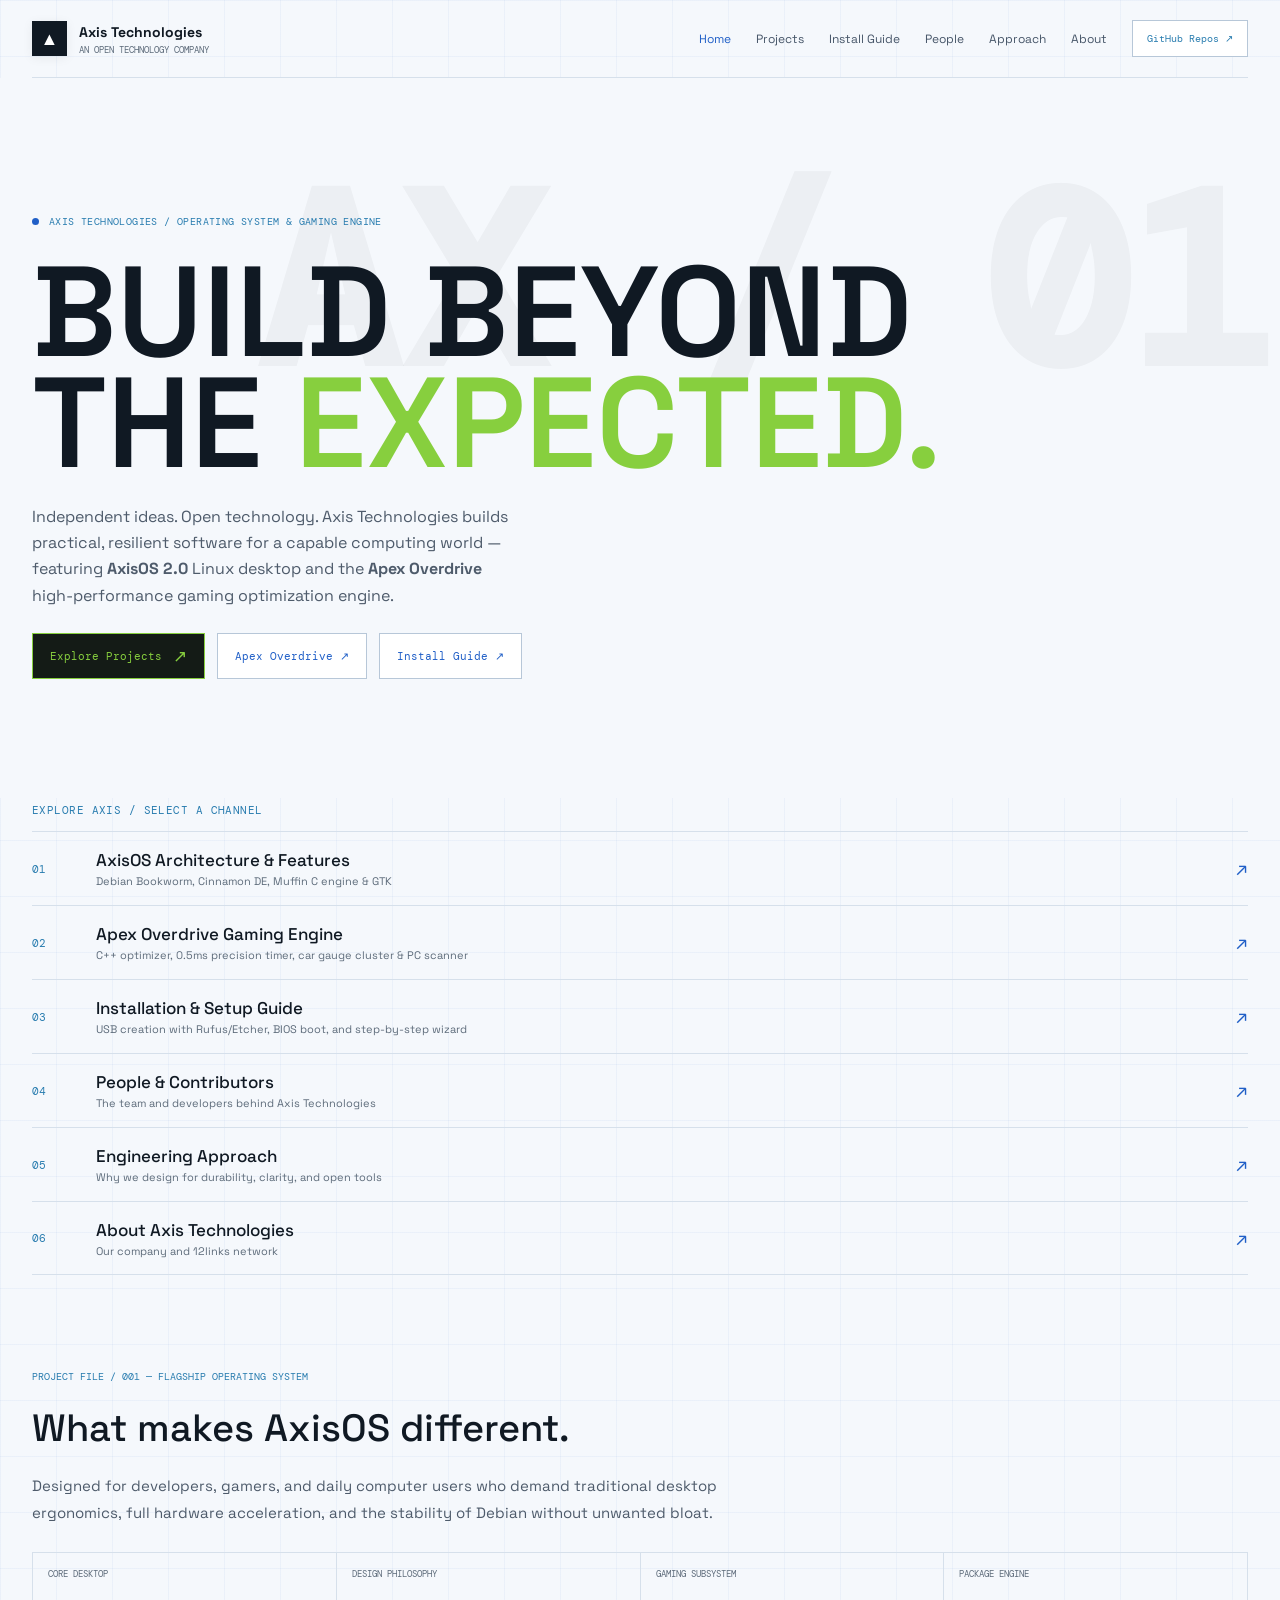
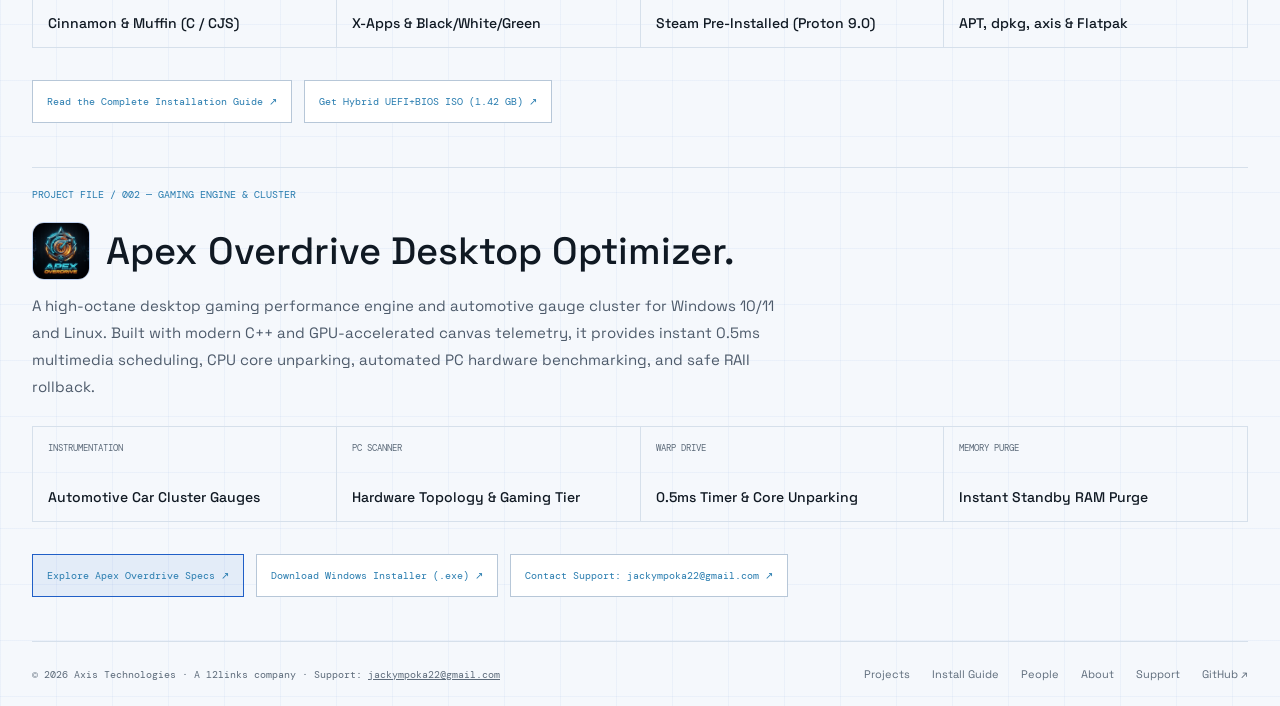
==== commit 0cf769ce: "feat: add Apex Overdrive to projects and developer support email jackympoka22@gmail.com" ====
--- a/index.html
+++ b/index.html
@@ -353,12 +353,12 @@
       <button class="menu-toggle" type="button" aria-label="Open navigation" aria-expanded="false">+</button>
       <nav class="nav site-nav" aria-label="Main navigation">
         <a href="index.html" aria-current="page">Home</a>
-        <a href="projects.html">AxisOS</a>
+        <a href="projects.html">Projects</a>
         <a href="install.html">Install Guide</a>
         <a href="people.html">People</a>
         <a href="approach.html">Approach</a>
         <a href="about.html">About</a>
-        <a class="nav-cta" href="https://github.com/jackyphuti/AxisOS" target="_blank" rel="noreferrer">GitHub Repo ↗</a>
+        <a class="nav-cta" href="https://github.com/jackyphuti" target="_blank" rel="noreferrer">GitHub Repos ↗</a>
       </nav>
     </header>
 
@@ -368,15 +368,15 @@
           <source src="Axisvid.mp4" type="video/mp4" />
         </video>
         <div class="wrap home-hero-content">
-          <p class="eyebrow mono">AXIS TECHNOLOGIES / OPERATING SYSTEM ONLINE</p>
+          <p class="eyebrow mono">AXIS TECHNOLOGIES / OPERATING SYSTEM &amp; GAMING ENGINE</p>
           <h1 id="hero-title">Build beyond<br />the <span style="color: #87cf3e;">expected.</span></h1>
           <p class="hero-intro">
-            Independent ideas. Open technology. Axis Technologies is building practical, resilient software for a more capable computing world — featuring <strong>AxisOS 2.0</strong> with the flagship Cinnamon desktop, X-Apps, and pre-installed Steam gaming.
+            Independent ideas. Open technology. Axis Technologies builds practical, resilient software for a capable computing world — featuring <strong>AxisOS 2.0</strong> Linux desktop and the <strong>Apex Overdrive</strong> high-performance gaming optimization engine.
           </p>
           <div class="hero-actions">
-            <a class="button" href="projects.html" style="background: #141b16; border-color: #87cf3e; color: #87cf3e;">Explore AxisOS <span class="arrow" aria-hidden="true">↗</span></a>
-            <a class="button secondary" href="install.html">Installation Guide <span class="arrow" aria-hidden="true">↗</span></a>
-            <a class="button secondary" href="https://github.com/jackyphuti/AxisOS" target="_blank" rel="noreferrer">Source Code ↗</a>
+            <a class="button" href="projects.html" style="background: #141b16; border-color: #87cf3e; color: #87cf3e;">Explore Projects <span class="arrow" aria-hidden="true">↗</span></a>
+            <a class="button secondary" href="projects.html#apex-overdrive">Apex Overdrive ↗</a>
+            <a class="button secondary" href="install.html">Install Guide ↗</a>
           </div>
         </div>
       </section>
@@ -384,16 +384,17 @@
       <!-- Key Channels -->
       <section class="wrap route-index" aria-label="Explore Axis Technologies">
         <p class="mono route-kicker">EXPLORE AXIS / SELECT A CHANNEL</p>
-        <a class="route-link" href="projects.html"><span class="mono">01</span><span><strong>AxisOS Architecture &amp; Features</strong><small>Debian Bookworm, Cinnamon DE, Muffin C engine &amp; GTK</small></span><span class="route-arrow" aria-hidden="true">↗</span></a>
-        <a class="route-link" href="install.html"><span class="mono">02</span><span><strong>Installation &amp; Setup Guide</strong><small>USB creation with Rufus/Etcher, BIOS boot, and step-by-step wizard</small></span><span class="route-arrow" aria-hidden="true">↗</span></a>
-        <a class="route-link" href="people.html"><span class="mono">03</span><span><strong>People &amp; Contributors</strong><small>The team behind AxisOS development</small></span><span class="route-arrow" aria-hidden="true">↗</span></a>
-        <a class="route-link" href="approach.html"><span class="mono">04</span><span><strong>Engineering Approach</strong><small>Why we design for durability, clarity, and open tools</small></span><span class="route-arrow" aria-hidden="true">↗</span></a>
-        <a class="route-link" href="about.html"><span class="mono">05</span><span><strong>About Axis Technologies</strong><small>Our company and 12links network</small></span><span class="route-arrow" aria-hidden="true">↗</span></a>
+        <a class="route-link" href="projects.html#axisos"><span class="mono">01</span><span><strong>AxisOS Architecture &amp; Features</strong><small>Debian Bookworm, Cinnamon DE, Muffin C engine &amp; GTK</small></span><span class="route-arrow" aria-hidden="true">↗</span></a>
+        <a class="route-link" href="projects.html#apex-overdrive"><span class="mono">02</span><span><strong>Apex Overdrive Gaming Engine</strong><small>C++ optimizer, 0.5ms precision timer, car gauge cluster &amp; PC scanner</small></span><span class="route-arrow" aria-hidden="true">↗</span></a>
+        <a class="route-link" href="install.html"><span class="mono">03</span><span><strong>Installation &amp; Setup Guide</strong><small>USB creation with Rufus/Etcher, BIOS boot, and step-by-step wizard</small></span><span class="route-arrow" aria-hidden="true">↗</span></a>
+        <a class="route-link" href="people.html"><span class="mono">04</span><span><strong>People &amp; Contributors</strong><small>The team and developers behind Axis Technologies</small></span><span class="route-arrow" aria-hidden="true">↗</span></a>
+        <a class="route-link" href="approach.html"><span class="mono">05</span><span><strong>Engineering Approach</strong><small>Why we design for durability, clarity, and open tools</small></span><span class="route-arrow" aria-hidden="true">↗</span></a>
+        <a class="route-link" href="about.html"><span class="mono">06</span><span><strong>About Axis Technologies</strong><small>Our company and 12links network</small></span><span class="route-arrow" aria-hidden="true">↗</span></a>
       </section>
 
       <!-- AxisOS Snapshot Highlight Section -->
       <section class="wrap content-section" style="padding-top: 20px;">
-        <p class="section-label">FLAGSHIP OPERATING SYSTEM</p>
+        <p class="section-label">PROJECT FILE / 001 — FLAGSHIP OPERATING SYSTEM</p>
         <h2 class="preview-heading">What makes AxisOS different.</h2>
         <p class="section-copy">
           Designed for developers, gamers, and daily computer users who demand traditional desktop ergonomics, full hardware acceleration, and the stability of Debian without unwanted bloat.
@@ -420,20 +421,58 @@
 
         <div class="action-row" style="margin-top: 32px;">
           <a class="action-link" href="install.html">Read the Complete Installation Guide ↗</a>
-          <a class="action-link" href="https://github.com/jackyphuti/AxisOS/releases" target="_blank" rel="noreferrer">Get Hybrid UEFI+BIOS ISO (1.42 GB) ↗</a>
+          <a class="action-link" href="https://github.com/jackyphuti/AxisOS/releases/tag/v2.0.0-beta" target="_blank" rel="noreferrer">Get Hybrid UEFI+BIOS ISO (1.42 GB) ↗</a>
+        </div>
+      </section>
+
+      <!-- Apex Overdrive Snapshot Highlight Section -->
+      <section class="wrap content-section" style="padding-top: 20px; border-bottom: 0;">
+        <p class="section-label">PROJECT FILE / 002 — GAMING ENGINE &amp; CLUSTER</p>
+        <div style="display: flex; align-items: center; gap: 16px; margin-bottom: 12px; flex-wrap: wrap;">
+          <img src="apex-overdrive-logo.png" alt="Apex Overdrive Logo" style="width: 58px; height: 58px; border-radius: 12px; object-fit: cover; border: 1px solid #205fc744;" />
+          <h2 class="preview-heading" style="margin: 0;">Apex Overdrive Desktop Optimizer.</h2>
+        </div>
+        <p class="section-copy">
+          A high-octane desktop gaming performance engine and automotive gauge cluster for Windows 10/11 and Linux. Built with modern C++ and GPU-accelerated canvas telemetry, it provides instant 0.5ms multimedia scheduling, CPU core unparking, automated PC hardware benchmarking, and safe RAII rollback.
+        </p>
+
+        <div class="data-grid" style="margin-top: 26px;">
+          <div class="data-cell">
+            <span>INSTRUMENTATION</span>
+            <strong>Automotive Car Cluster Gauges</strong>
+          </div>
+          <div class="data-cell">
+            <span>PC SCANNER</span>
+            <strong>Hardware Topology &amp; Gaming Tier</strong>
+          </div>
+          <div class="data-cell">
+            <span>WARP DRIVE</span>
+            <strong>0.5ms Timer &amp; Core Unparking</strong>
+          </div>
+          <div class="data-cell">
+            <span>MEMORY PURGE</span>
+            <strong>Instant Standby RAM Purge</strong>
+          </div>
+        </div>
+
+        <div class="action-row" style="margin-top: 32px;">
+          <a class="action-link" href="projects.html#apex-overdrive" style="border-color: #205fc7; background: #205fc715;">Explore Apex Overdrive Specs ↗</a>
+          <a class="action-link" href="https://github.com/jackyphuti/Game-Optimizer/releases/download/v3.0.1/Apex.Overdrive.Setup.3.0.1.exe" target="_blank" rel="noreferrer">Download Windows Installer (.exe) ↗</a>
+          <a class="action-link" href="mailto:jackympoka22@gmail.com">Contact Support: jackympoka22@gmail.com ↗</a>
         </div>
       </section>
     </main>
 
     <footer class="wrap site-footer">
       <div class="footer-inner">
-        <p>© <span id="year"></span> Axis Technologies · A 12links company</p>
+        <p>© <span id="year"></span> Axis Technologies · A 12links company · Support: <a href="mailto:jackympoka22@gmail.com" style="color: inherit; text-decoration: underline;">jackympoka22@gmail.com</a></p>
         <div class="footer-links">
-          <a href="projects.html">AxisOS</a>
+          <a href="projects.html">Projects</a>
           <a href="install.html">Install Guide</a>
           <a href="people.html">People</a>
           <a href="about.html">About</a>
-          <a href="https://github.com/jackyphuti/AxisOS" target="_blank" rel="noreferrer">GitHub ↗</a>
+          <a href="mailto:jackympoka22@gmail.com">Support</a>
+          <a href="https://github.com/jackyphuti" target="_blank" rel="noreferrer">GitHub ↗</a>
         </div>
       </div>
     </footer>
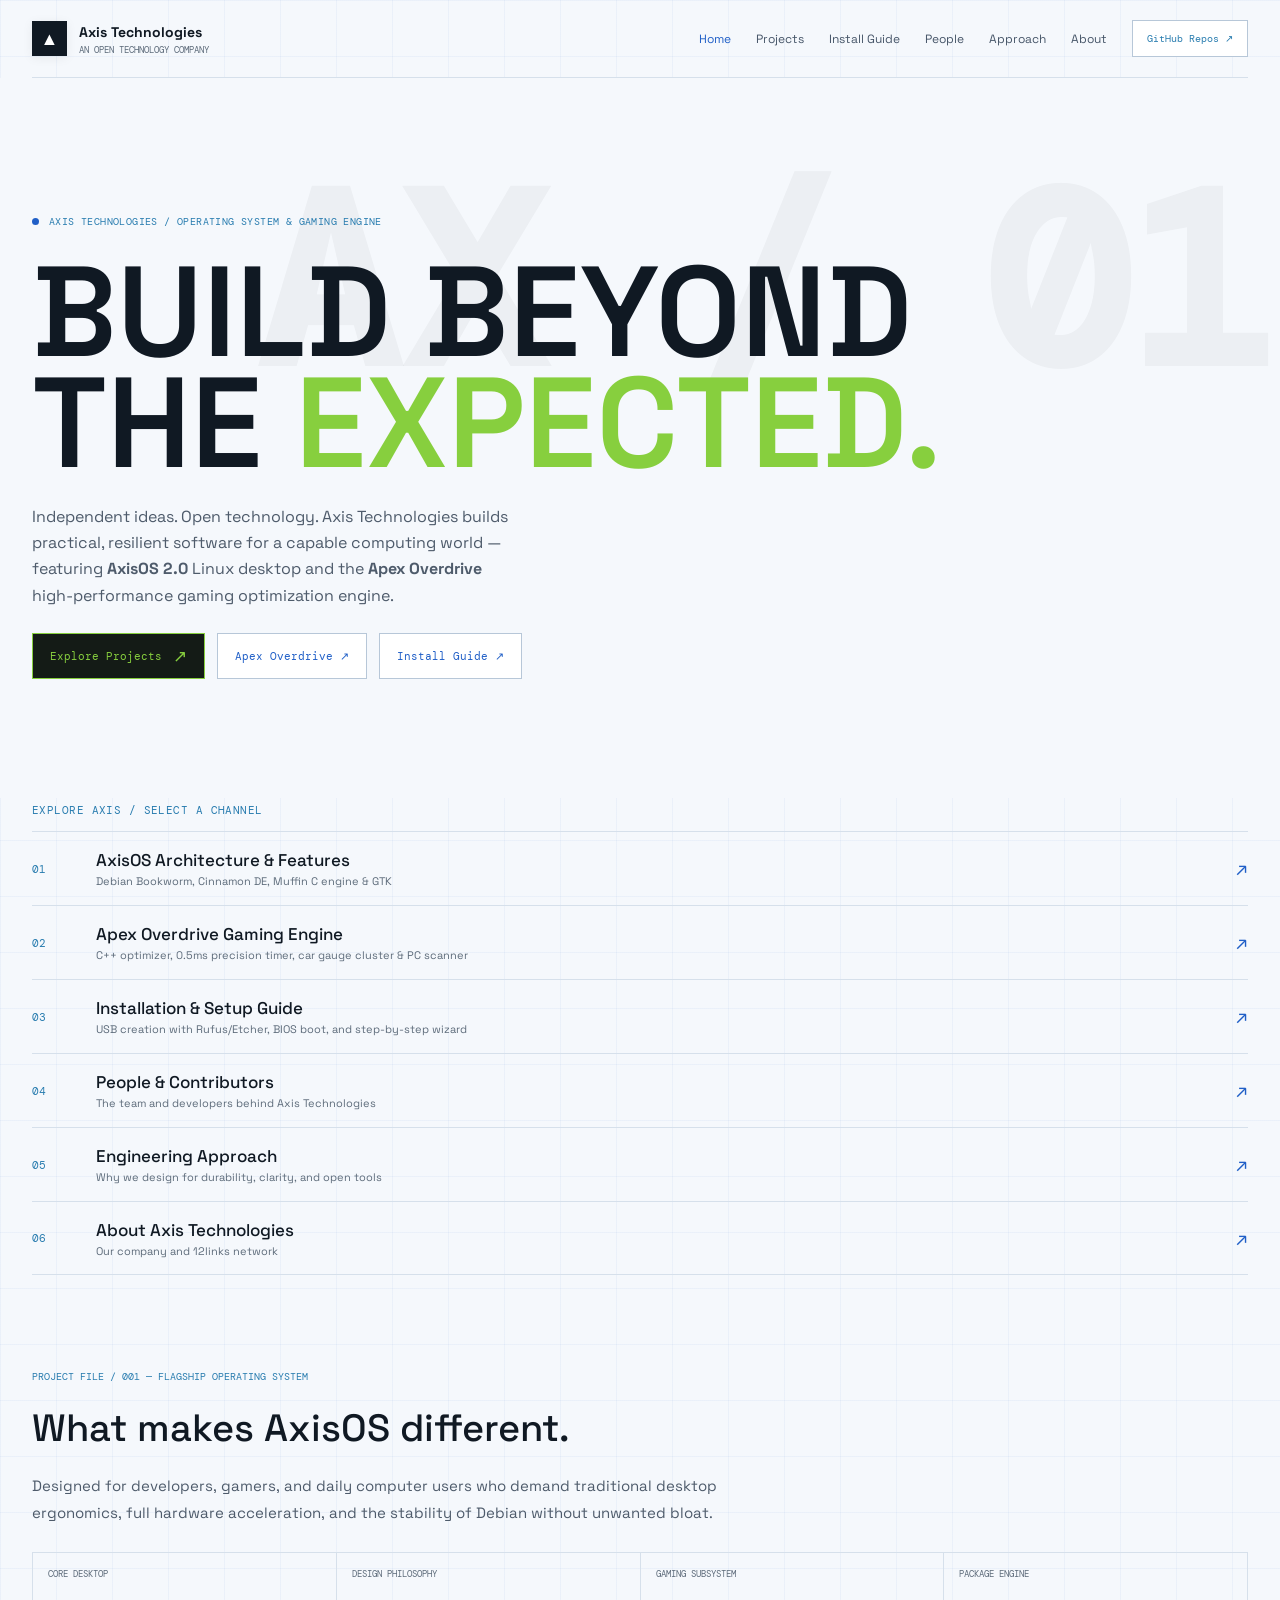
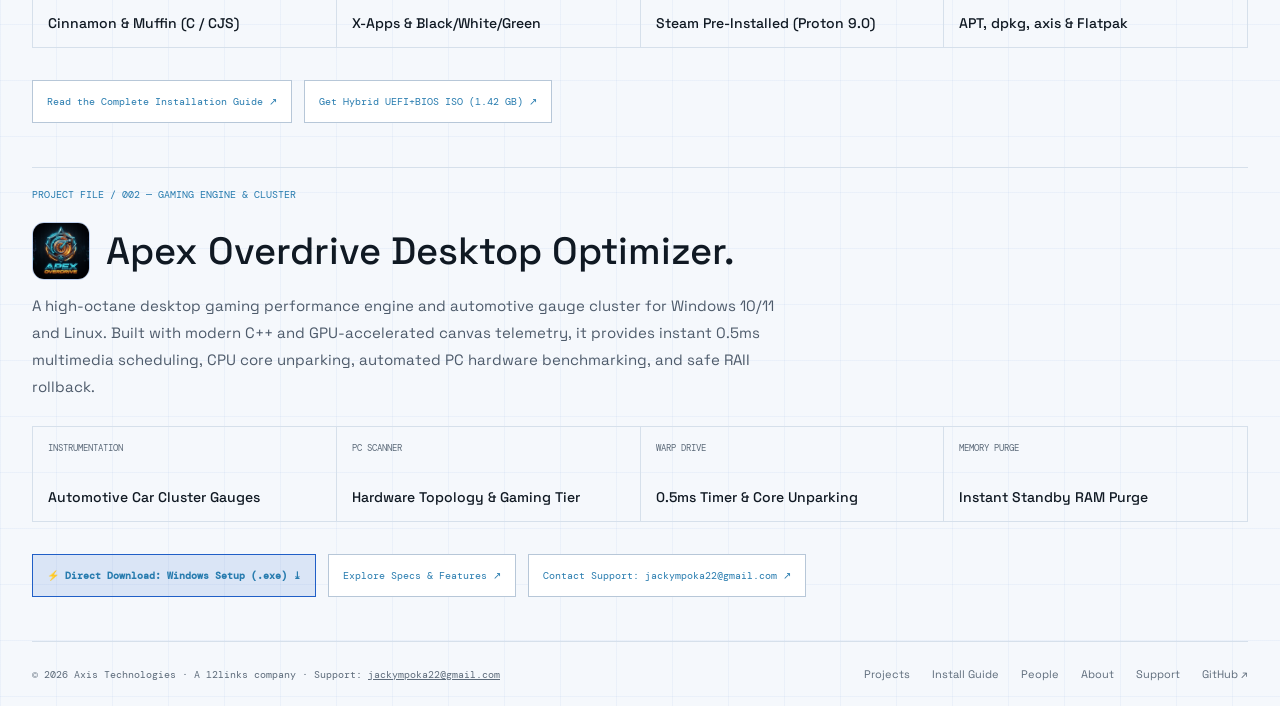
==== commit 3aed8a48: "feat: add direct website exe downloads via Cloudflare Pages redirects and static binary" ====
--- a/index.html
+++ b/index.html
@@ -456,8 +456,8 @@
         </div>
 
         <div class="action-row" style="margin-top: 32px;">
-          <a class="action-link" href="projects.html#apex-overdrive" style="border-color: #205fc7; background: #205fc715;">Explore Apex Overdrive Specs ↗</a>
-          <a class="action-link" href="https://github.com/jackyphuti/Game-Optimizer/releases/download/v3.0.1/Apex.Overdrive.Setup.3.0.1.exe" target="_blank" rel="noreferrer">Download Windows Installer (.exe) ↗</a>
+          <a class="action-link" href="/Apex-Overdrive-Setup.exe" download="Apex-Overdrive-Setup-3.0.1.exe" style="border-color: #205fc7; background: #205fc720; font-weight: 600;">⚡ Direct Download: Windows Setup (.exe) ⤓</a>
+          <a class="action-link" href="projects.html#apex-overdrive">Explore Specs &amp; Features ↗</a>
           <a class="action-link" href="mailto:jackympoka22@gmail.com">Contact Support: jackympoka22@gmail.com ↗</a>
         </div>
       </section>
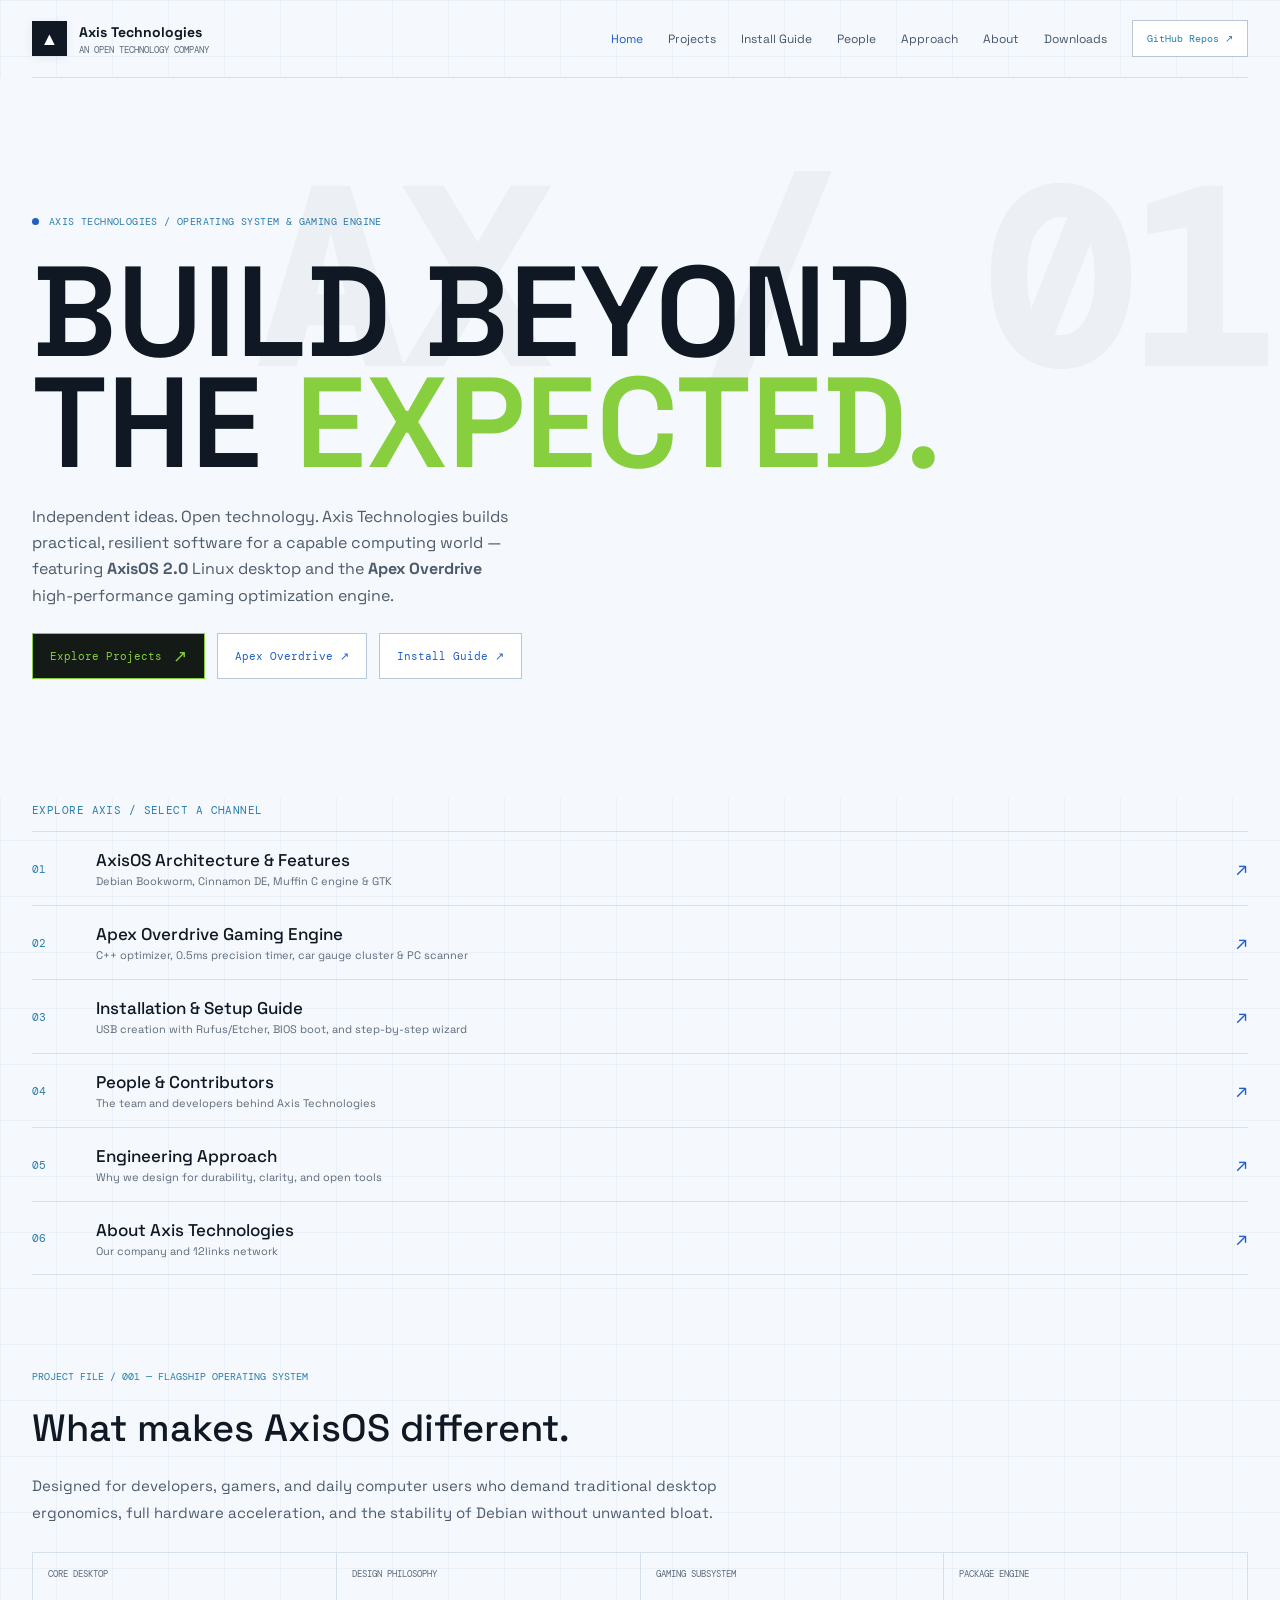
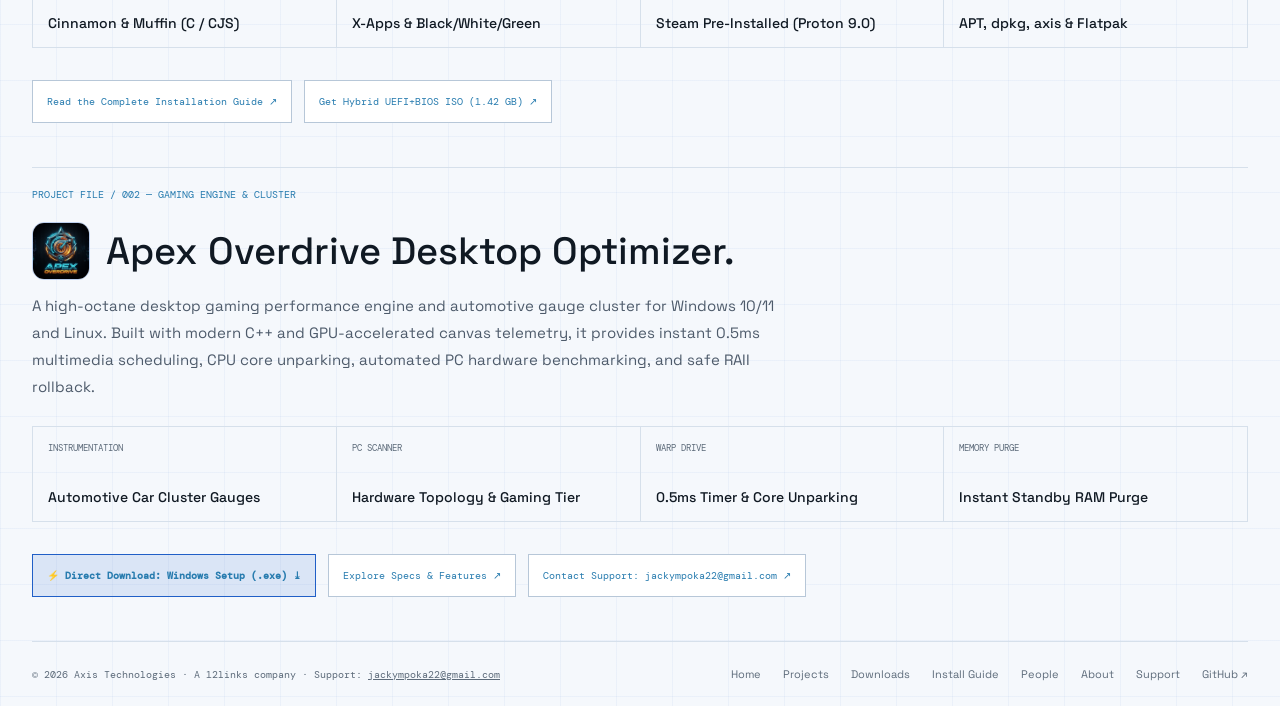
==== commit 725e827d: "feat: add dedicated downloads directory with native Apex-Overdrive-Setup.exe and portal" ====
--- a/index.html
+++ b/index.html
@@ -358,6 +358,7 @@
         <a href="people.html">People</a>
         <a href="approach.html">Approach</a>
         <a href="about.html">About</a>
+        <a href="downloads/index.html">Downloads</a>
         <a class="nav-cta" href="https://github.com/jackyphuti" target="_blank" rel="noreferrer">GitHub Repos ↗</a>
       </nav>
     </header>
@@ -456,7 +457,7 @@
         </div>
 
         <div class="action-row" style="margin-top: 32px;">
-          <a class="action-link" href="/Apex-Overdrive-Setup.exe" download="Apex-Overdrive-Setup-3.0.1.exe" style="border-color: #205fc7; background: #205fc720; font-weight: 600;">⚡ Direct Download: Windows Setup (.exe) ⤓</a>
+          <a class="action-link" href="/downloads/Apex-Overdrive-Setup.exe" download="Apex-Overdrive-Setup.exe" style="border-color: #205fc7; background: #205fc720; font-weight: 600;">⚡ Direct Download: Windows Setup (.exe) ⤓</a>
           <a class="action-link" href="projects.html#apex-overdrive">Explore Specs &amp; Features ↗</a>
           <a class="action-link" href="mailto:jackympoka22@gmail.com">Contact Support: jackympoka22@gmail.com ↗</a>
         </div>
@@ -467,7 +468,9 @@
       <div class="footer-inner">
         <p>© <span id="year"></span> Axis Technologies · A 12links company · Support: <a href="mailto:jackympoka22@gmail.com" style="color: inherit; text-decoration: underline;">jackympoka22@gmail.com</a></p>
         <div class="footer-links">
+          <a href="index.html">Home</a>
           <a href="projects.html">Projects</a>
+          <a href="downloads/index.html">Downloads</a>
           <a href="install.html">Install Guide</a>
           <a href="people.html">People</a>
           <a href="about.html">About</a>
